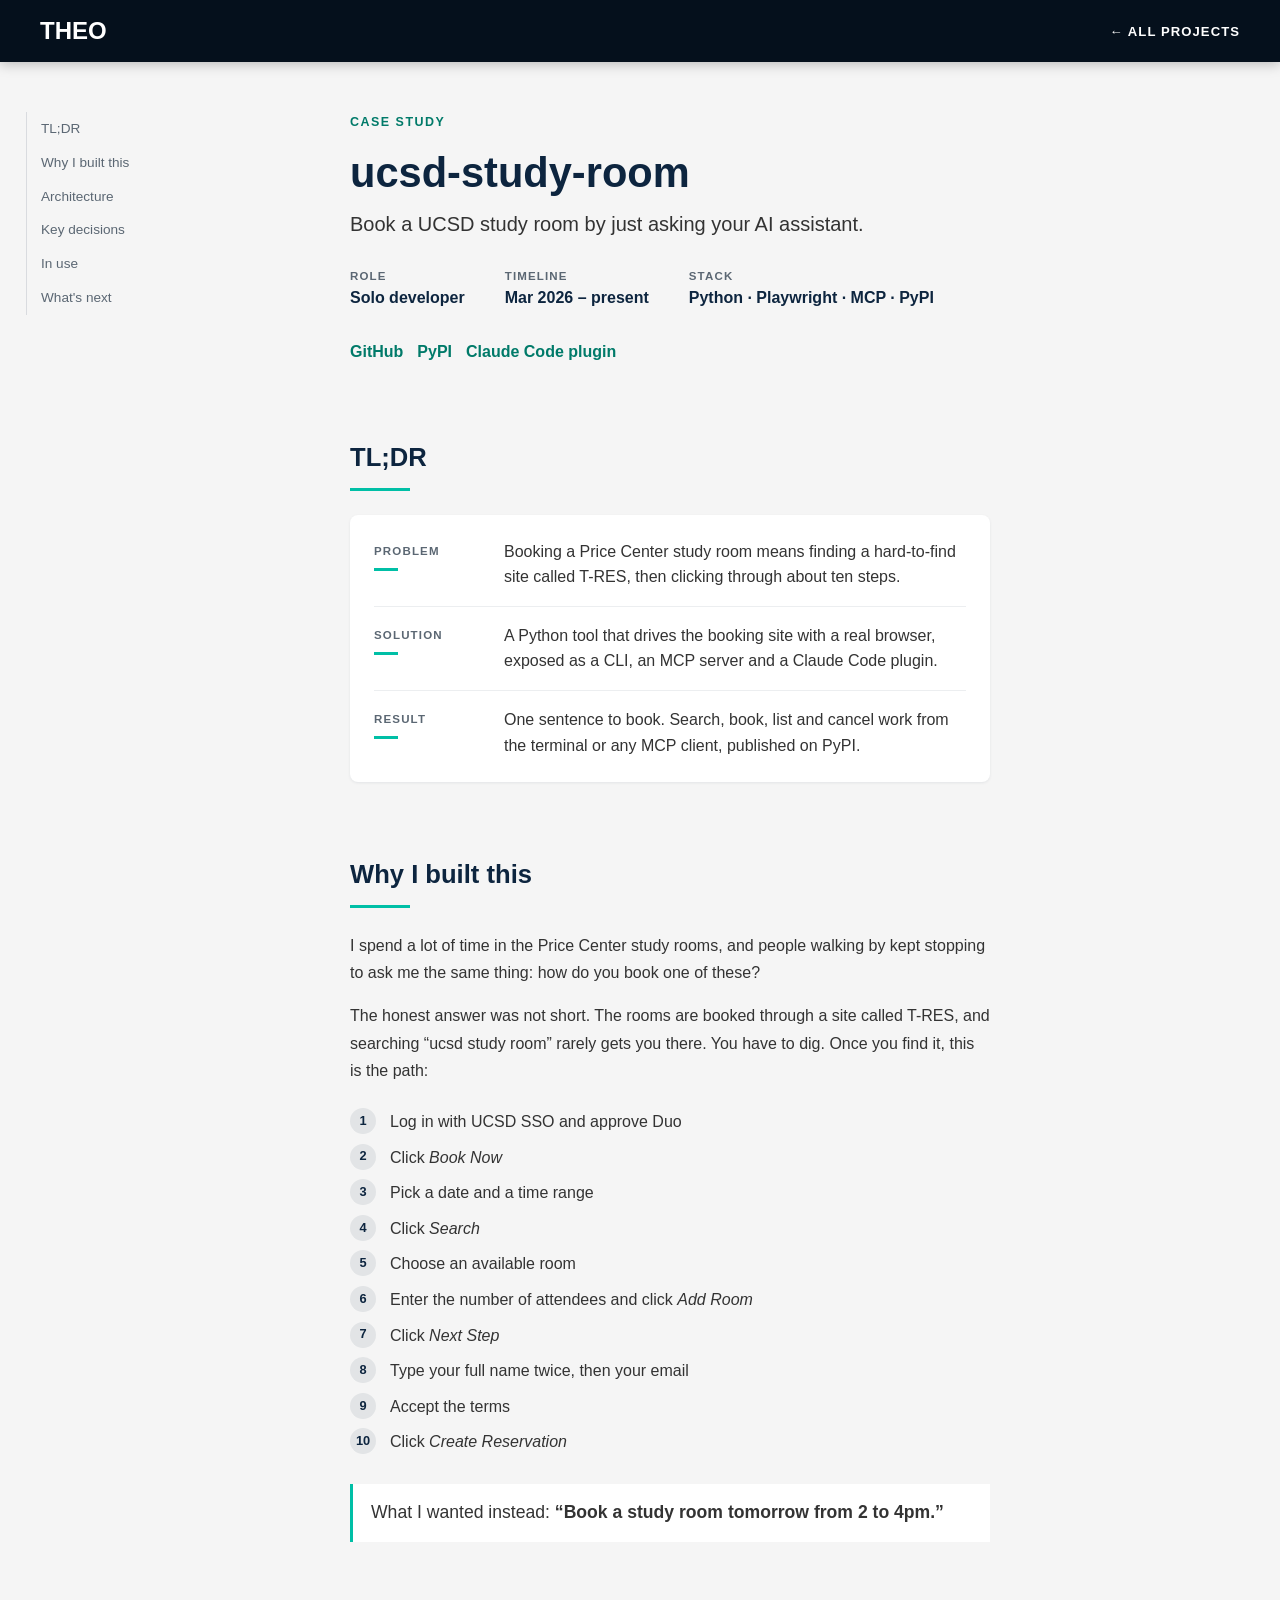
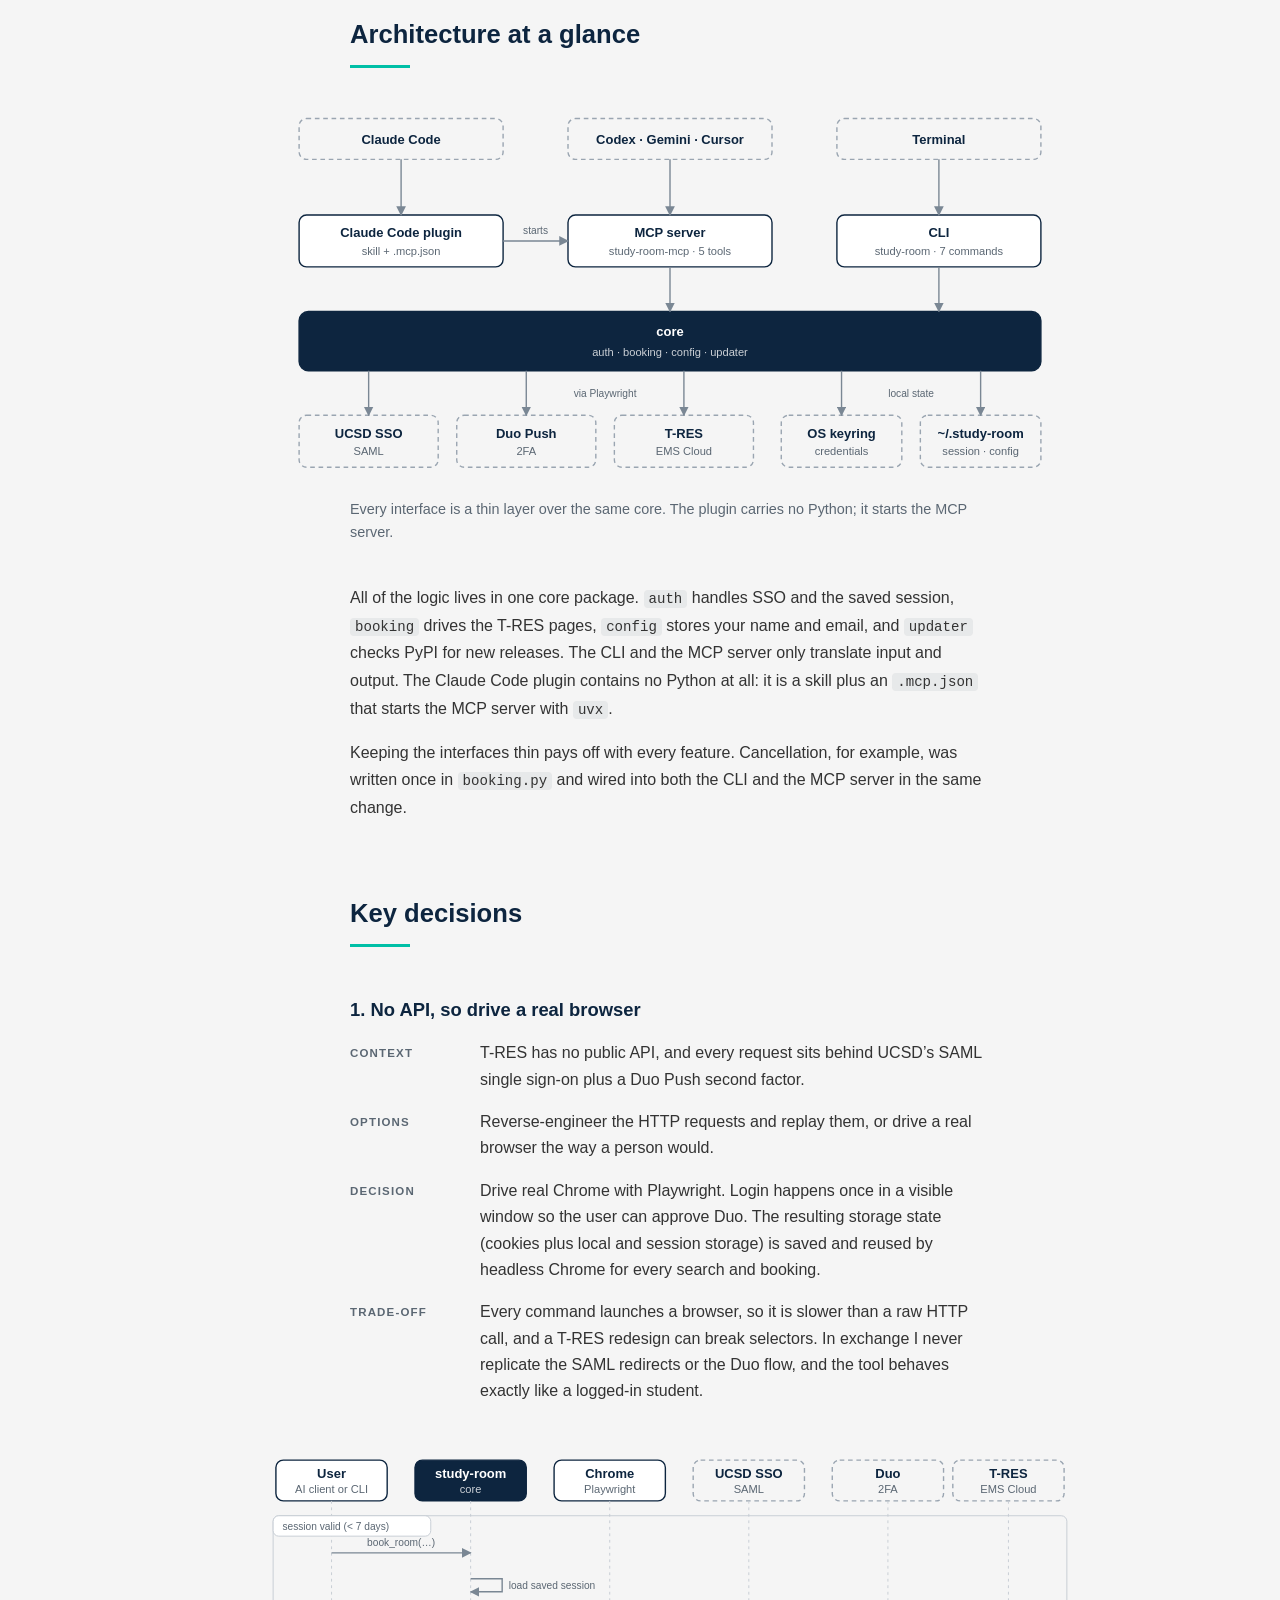
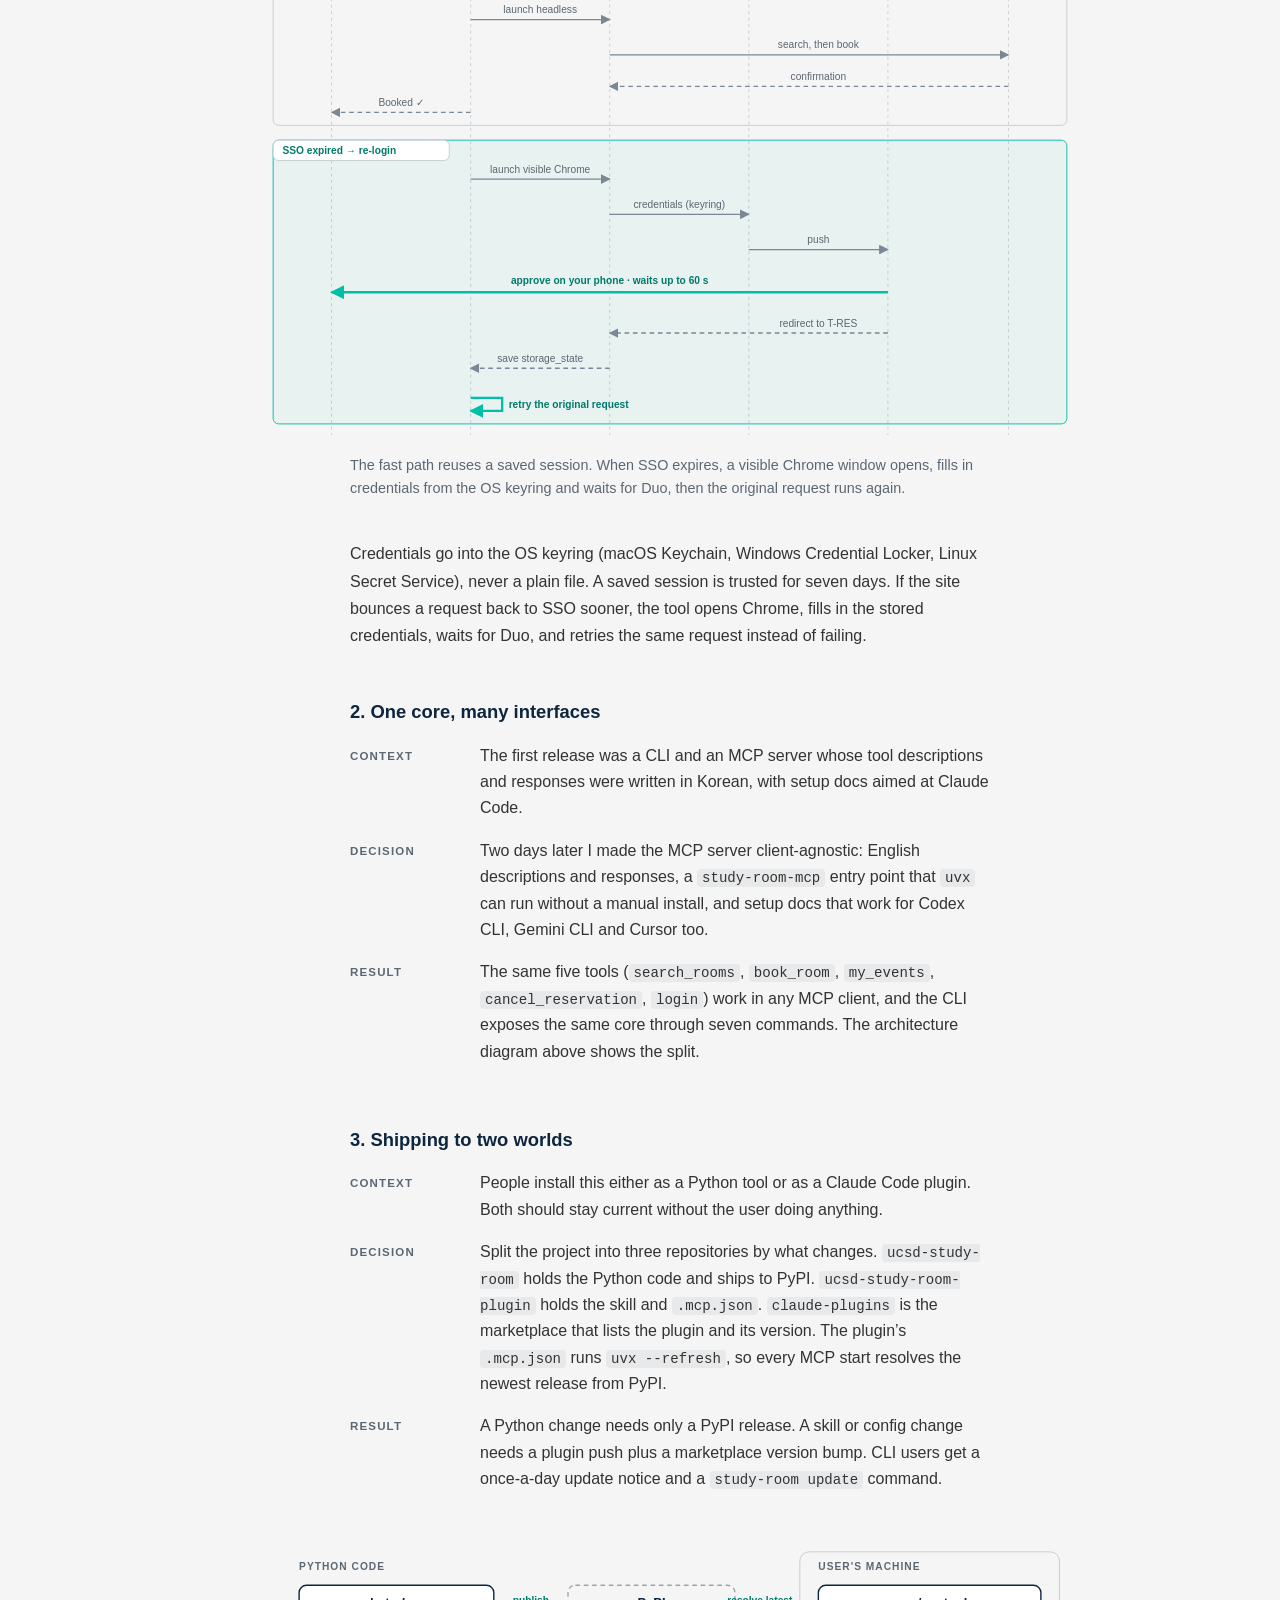
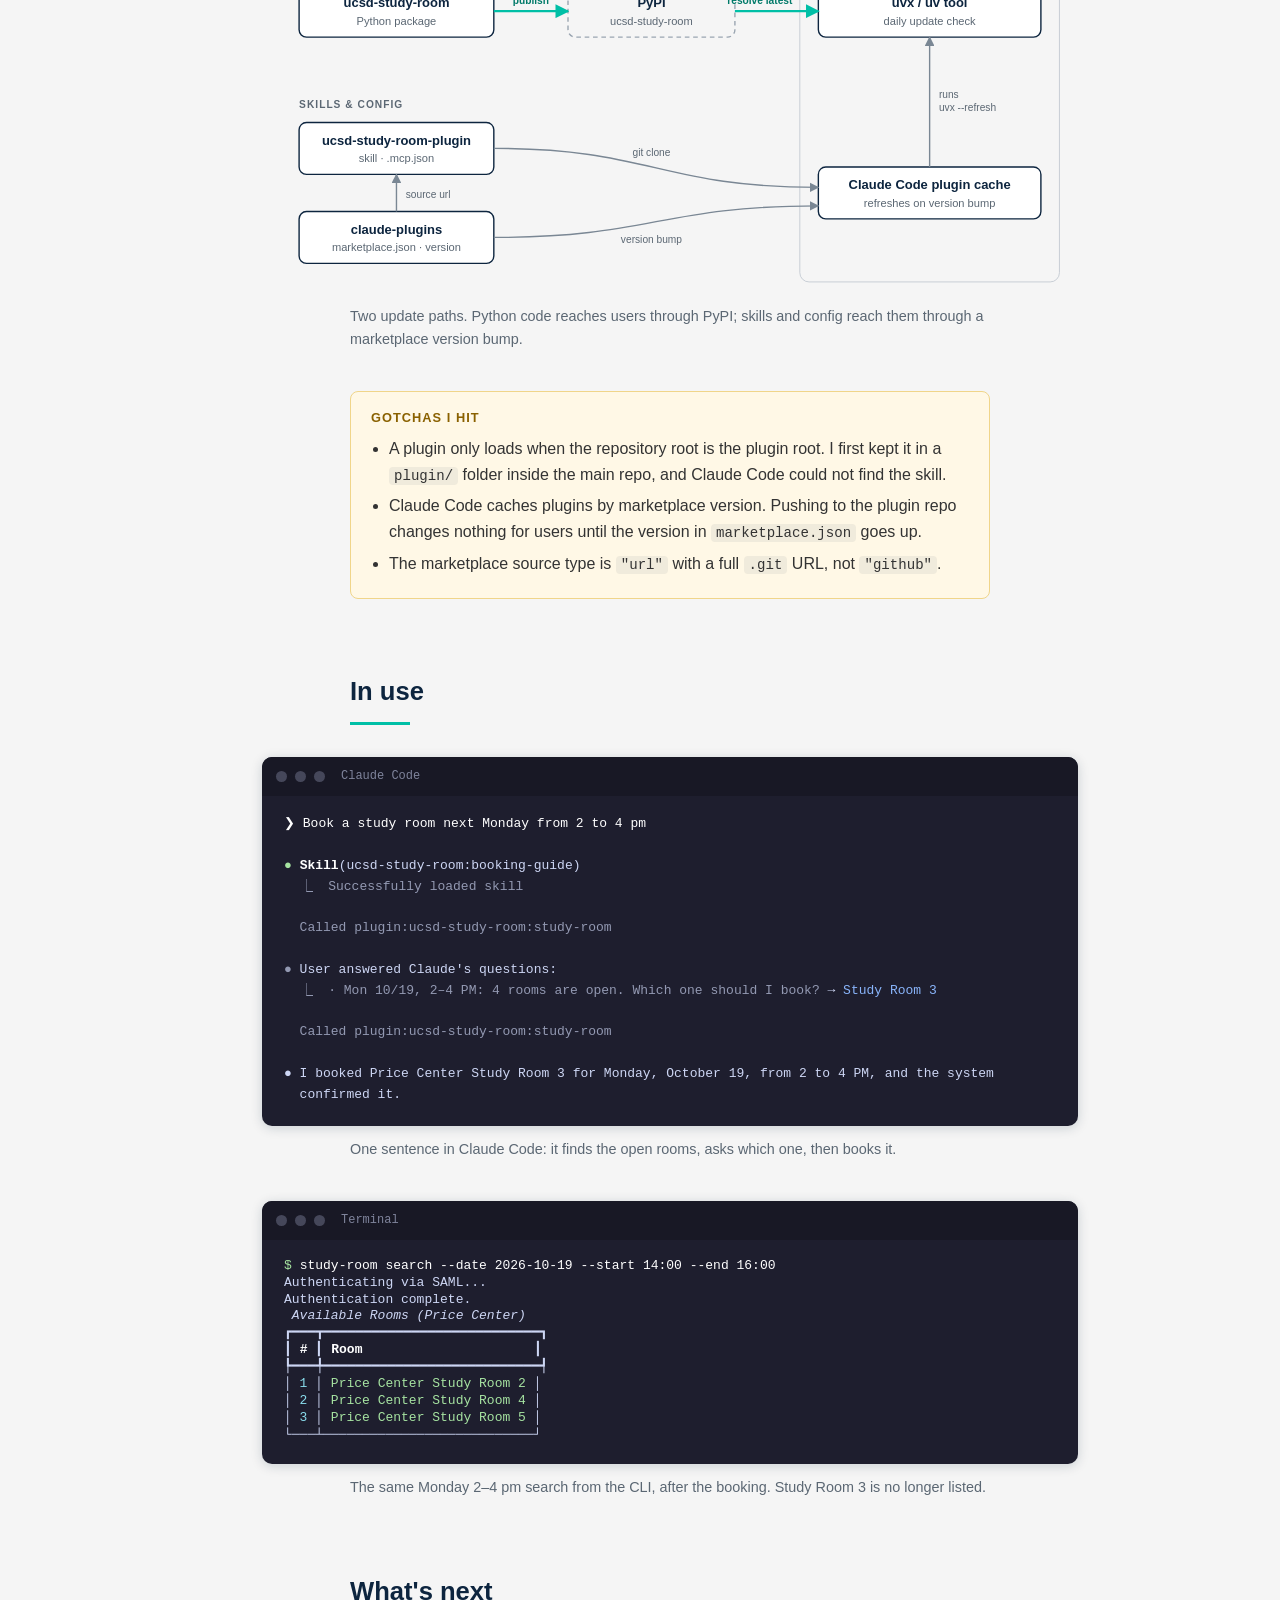
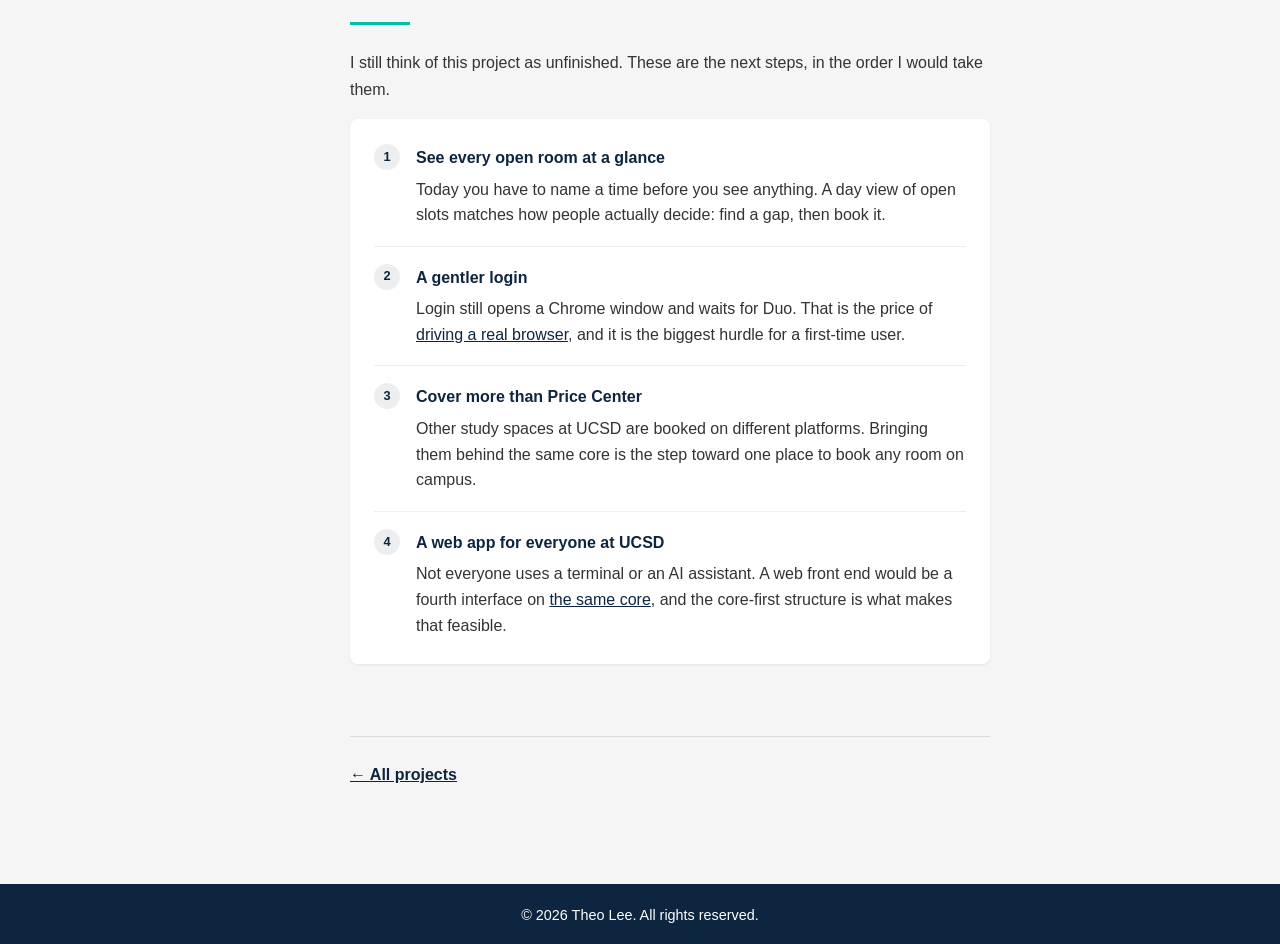
==== projects/ucsd-study-room/index.html @ 07d1db43 "refactor: serve ucsd-study-room case study at /projects/ucsd-study-room/" ====
<!DOCTYPE html>
<html lang="en">
<head>
  <meta charset="UTF-8">
  <meta name="viewport" content="width=device-width, initial-scale=1.0">
  <title>ucsd-study-room · Theo Lee</title>
  <meta name="description" content="Case study: a CLI, MCP server and Claude Code plugin that books UCSD study rooms by driving the booking site with Playwright.">
  <link rel="icon" href="../../assets/favicon.svg" type="image/svg+xml">
  <meta property="og:type" content="article">
  <meta property="og:title" content="ucsd-study-room · Theo Lee">
  <meta property="og:description" content="Book a UCSD study room by just asking your AI assistant.">
  <meta property="og:url" content="https://theolee021.github.io/projects/ucsd-study-room/">
  <meta property="og:image" content="https://theolee021.github.io/assets/images/og-cover.jpg">
  <meta name="twitter:card" content="summary_large_image">
  <link rel="stylesheet" href="../../assets/css/style.css">
  <link rel="stylesheet" href="../../assets/css/case-study.css">
</head>
<body>
  <!-- Same fixed bar as the home page, always in its scrolled (solid) state -->
  <nav class="nav--scrolled" aria-label="Site">
    <a href="../../index.html" class="logo">THEO</a>
    <a href="../../index.html#projects" class="cs-back">&larr; All projects</a>
  </nav>

  <main class="cs-layout">
    <aside class="cs-toc" aria-label="On this page">
      <ol>
        <li><a href="#tldr">TL;DR</a></li>
        <li><a href="#why">Why I built this</a></li>
        <li><a href="#architecture">Architecture</a></li>
        <li><a href="#decisions">Key decisions</a></li>
        <li><a href="#in-use">In use</a></li>
        <li><a href="#next">What's next</a></li>
      </ol>
    </aside>

    <article class="cs-article">
      <!-- A div, not <header>: style.css turns every <header> into the full-height home hero -->
      <div class="cs-hero">
        <p class="cs-eyebrow">Case Study</p>
        <h1>ucsd-study-room</h1>
        <p class="cs-lede">Book a UCSD study room by just asking your AI assistant.</p>
        <dl class="cs-meta">
          <div><dt>Role</dt><dd>Solo developer</dd></div>
          <div><dt>Timeline</dt><dd>Mar 2026 – present</dd></div>
          <div><dt>Stack</dt><dd>Python · Playwright · MCP · PyPI</dd></div>
        </dl>
        <div class="cs-links">
          <a href="https://github.com/TheoLee021/ucsd-study-room" target="_blank" rel="noopener noreferrer">GitHub</a>
          <a href="https://pypi.org/project/ucsd-study-room/" target="_blank" rel="noopener noreferrer">PyPI</a>
          <a href="https://github.com/TheoLee021/ucsd-study-room-plugin" target="_blank" rel="noopener noreferrer">Claude Code plugin</a>
        </div>
      </div>

      <section id="tldr" aria-labelledby="tldr-h">
        <h2 id="tldr-h">TL;DR</h2>
        <dl class="cs-tldr">
          <div>
            <dt>Problem</dt>
            <dd>Booking a Price Center study room means finding a hard-to-find site called <span style="white-space: nowrap">T-RES</span>, then clicking through about ten steps.</dd>
          </div>
          <div>
            <dt>Solution</dt>
            <dd>A Python tool that drives the booking site with a real browser, exposed as a CLI, an MCP server and a Claude Code plugin.</dd>
          </div>
          <div>
            <dt>Result</dt>
            <dd>One sentence to book. Search, book, list and cancel work from the terminal or any MCP client, published on PyPI.</dd>
          </div>
        </dl>
      </section>

      <section id="why" aria-labelledby="why-h">
        <h2 id="why-h">Why I built this</h2>
        <p>I spend a lot of time in the Price Center study rooms, and people walking by kept stopping to ask me the same thing: how do you book one of these?</p>
        <p>The honest answer was not short. The rooms are booked through a site called T-RES, and searching “ucsd study room” rarely gets you there. You have to dig. Once you find it, this is the path:</p>
        <ol class="cs-steps">
          <li>Log in with UCSD SSO and approve Duo</li>
          <li>Click <em>Book Now</em></li>
          <li>Pick a date and a time range</li>
          <li>Click <em>Search</em></li>
          <li>Choose an available room</li>
          <li>Enter the number of attendees and click <em>Add Room</em></li>
          <li>Click <em>Next Step</em></li>
          <li>Type your full name twice, then your email</li>
          <li>Accept the terms</li>
          <li>Click <em>Create Reservation</em></li>
        </ol>
        <p class="cs-callout">What I wanted instead: <strong>“Book a study room tomorrow from 2 to 4pm.”</strong></p>
      </section>

      <section id="architecture" aria-labelledby="architecture-h">
        <h2 id="architecture-h">Architecture at a glance</h2>
        <figure class="cs-figure">
          <div class="cs-figure__scroll">
            <svg viewBox="0 0 880 416" role="img" aria-labelledby="dg1-title dg1-desc">
              <title id="dg1-title">ucsd-study-room architecture</title>
              <desc id="dg1-desc">Claude Code, other MCP clients and the terminal reach the tool through a Claude Code plugin, an MCP server and a CLI. The plugin starts the MCP server. The MCP server and the CLI share one core package, which reaches UCSD SSO, Duo and T-RES through Playwright and keeps credentials in the OS keyring and the session in the study-room home folder.</desc>
              <defs>
                <marker id="dg1-arrow" viewBox="0 0 10 10" refX="9" refY="5" markerWidth="7" markerHeight="7" orient="auto-start-reverse">
                  <path class="dg-arrow" d="M0 0L10 5L0 10z"/>
                </marker>
              </defs>

              <!-- Clients -->
              <rect class="dg-box dg-box--ext" x="40" y="20" width="220" height="44" rx="8"/>
              <text class="dg-title" x="150" y="47" text-anchor="middle">Claude Code</text>
              <rect class="dg-box dg-box--ext" x="330" y="20" width="220" height="44" rx="8"/>
              <text class="dg-title" x="440" y="47" text-anchor="middle">Codex · Gemini · Cursor</text>
              <rect class="dg-box dg-box--ext" x="620" y="20" width="220" height="44" rx="8"/>
              <text class="dg-title" x="730" y="47" text-anchor="middle">Terminal</text>

              <!-- Interfaces -->
              <rect class="dg-box" x="40" y="124" width="220" height="56" rx="8"/>
              <text class="dg-title" x="150" y="148" text-anchor="middle">Claude Code plugin</text>
              <text class="dg-sub" x="150" y="167" text-anchor="middle">skill + .mcp.json</text>
              <rect class="dg-box" x="330" y="124" width="220" height="56" rx="8"/>
              <text class="dg-title" x="440" y="148" text-anchor="middle">MCP server</text>
              <text class="dg-sub" x="440" y="167" text-anchor="middle">study-room-mcp · 5 tools</text>
              <rect class="dg-box" x="620" y="124" width="220" height="56" rx="8"/>
              <text class="dg-title" x="730" y="148" text-anchor="middle">CLI</text>
              <text class="dg-sub" x="730" y="167" text-anchor="middle">study-room · 7 commands</text>

              <!-- Core -->
              <rect class="dg-box dg-box--core" x="40" y="228" width="800" height="64" rx="10"/>
              <text class="dg-title dg-on-dark" x="440" y="255" text-anchor="middle">core</text>
              <text class="dg-sub dg-on-dark" x="440" y="276" text-anchor="middle">auth · booking · config · updater</text>

              <!-- External systems and local state -->
              <rect class="dg-box dg-box--ext" x="40" y="340" width="150" height="56" rx="8"/>
              <text class="dg-title" x="115" y="364" text-anchor="middle">UCSD SSO</text>
              <text class="dg-sub" x="115" y="383" text-anchor="middle">SAML</text>
              <rect class="dg-box dg-box--ext" x="210" y="340" width="150" height="56" rx="8"/>
              <text class="dg-title" x="285" y="364" text-anchor="middle">Duo Push</text>
              <text class="dg-sub" x="285" y="383" text-anchor="middle">2FA</text>
              <rect class="dg-box dg-box--ext" x="380" y="340" width="150" height="56" rx="8"/>
              <text class="dg-title" x="455" y="364" text-anchor="middle">T-RES</text>
              <text class="dg-sub" x="455" y="383" text-anchor="middle">EMS Cloud</text>
              <rect class="dg-box dg-box--ext" x="560" y="340" width="130" height="56" rx="8"/>
              <text class="dg-title" x="625" y="364" text-anchor="middle">OS keyring</text>
              <text class="dg-sub" x="625" y="383" text-anchor="middle">credentials</text>
              <rect class="dg-box dg-box--ext" x="710" y="340" width="130" height="56" rx="8"/>
              <text class="dg-title" x="775" y="364" text-anchor="middle">~/.study-room</text>
              <text class="dg-sub" x="775" y="383" text-anchor="middle">session · config</text>

              <!-- Edges -->
              <path class="dg-edge" d="M150 64V124" marker-end="url(#dg1-arrow)"/>
              <path class="dg-edge" d="M440 64V124" marker-end="url(#dg1-arrow)"/>
              <path class="dg-edge" d="M730 64V124" marker-end="url(#dg1-arrow)"/>
              <path class="dg-edge" d="M260 152H330" marker-end="url(#dg1-arrow)"/>
              <text class="dg-label" x="295" y="144" text-anchor="middle">starts</text>
              <path class="dg-edge" d="M440 180V228" marker-end="url(#dg1-arrow)"/>
              <path class="dg-edge" d="M730 180V228" marker-end="url(#dg1-arrow)"/>
              <path class="dg-edge" d="M115 292V340" marker-end="url(#dg1-arrow)"/>
              <path class="dg-edge" d="M285 292V340" marker-end="url(#dg1-arrow)"/>
              <path class="dg-edge" d="M455 292V340" marker-end="url(#dg1-arrow)"/>
              <text class="dg-label" x="370" y="320" text-anchor="middle">via Playwright</text>
              <path class="dg-edge" d="M625 292V340" marker-end="url(#dg1-arrow)"/>
              <path class="dg-edge" d="M775 292V340" marker-end="url(#dg1-arrow)"/>
              <text class="dg-label" x="700" y="320" text-anchor="middle">local state</text>
            </svg>
          </div>
          <figcaption>Every interface is a thin layer over the same core. The plugin carries no Python; it starts the MCP server.</figcaption>
        </figure>
        <p id="architecture-text">All of the logic lives in one core package. <code>auth</code> handles SSO and the saved session, <code>booking</code> drives the T-RES pages, <code>config</code> stores your name and email, and <code>updater</code> checks PyPI for new releases. The CLI and the MCP server only translate input and output. The Claude Code plugin contains no Python at all: it is a skill plus an <code>.mcp.json</code> that starts the MCP server with <code>uvx</code>.</p>
        <p>Keeping the interfaces thin pays off with every feature. Cancellation, for example, was written once in <code>booking.py</code> and wired into both the CLI and the MCP server in the same change.</p>
      </section>

      <section id="decisions" aria-labelledby="decisions-h">
        <h2 id="decisions-h">Key decisions</h2>

        <h3 id="decision-browser">1. No API, so drive a real browser</h3>
        <dl class="cs-adr">
          <dt>Context</dt>
          <dd>T-RES has no public API, and every request sits behind UCSD’s SAML single sign-on plus a Duo Push second factor.</dd>
          <dt>Options</dt>
          <dd>Reverse-engineer the HTTP requests and replay them, or drive a real browser the way a person would.</dd>
          <dt>Decision</dt>
          <dd>Drive real Chrome with Playwright. Login happens once in a visible window so the user can approve Duo. The resulting storage state (cookies plus local and session storage) is saved and reused by headless Chrome for every search and booking.</dd>
          <dt>Trade-off</dt>
          <dd>Every command launches a browser, so it is slower than a raw HTTP call, and a T-RES redesign can break selectors. In exchange I never replicate the SAML redirects or the Duo flow, and the tool behaves exactly like a logged-in student.</dd>
        </dl>
        <figure class="cs-figure">
          <div class="cs-figure__scroll">
            <svg viewBox="0 0 880 640" role="img" aria-labelledby="dg2-title dg2-desc">
              <title id="dg2-title">Login and booking sequence</title>
              <desc id="dg2-desc">When the saved session is valid, study-room loads it, launches headless Chrome, searches and books on T-RES and returns the confirmation. When SSO has expired, it launches a visible Chrome window, submits the keyring credentials to UCSD SSO, Duo sends a push that the user approves within 60 seconds, Duo redirects back to T-RES, the new storage state is saved and the original request is retried.</desc>
              <defs>
                <marker id="dg2-arrow" viewBox="0 0 10 10" refX="9" refY="5" markerWidth="7" markerHeight="7" orient="auto-start-reverse">
                  <path class="dg-arrow" d="M0 0L10 5L0 10z"/>
                </marker>
                <marker id="dg2-arrow-hl" viewBox="0 0 10 10" refX="9" refY="5" markerWidth="6" markerHeight="6" orient="auto-start-reverse">
                  <path class="dg-arrow--hl" d="M0 0L10 5L0 10z"/>
                </marker>
              </defs>

              <!-- Participants -->
              <rect class="dg-box" x="15" y="12" width="120" height="44" rx="8"/>
              <text class="dg-title" x="75" y="31" text-anchor="middle">User</text>
              <text class="dg-sub" x="75" y="47" text-anchor="middle">AI client or CLI</text>
              <rect class="dg-box dg-box--core" x="165" y="12" width="120" height="44" rx="8"/>
              <text class="dg-title dg-on-dark" x="225" y="31" text-anchor="middle">study-room</text>
              <text class="dg-sub dg-on-dark" x="225" y="47" text-anchor="middle">core</text>
              <rect class="dg-box" x="315" y="12" width="120" height="44" rx="8"/>
              <text class="dg-title" x="375" y="31" text-anchor="middle">Chrome</text>
              <text class="dg-sub" x="375" y="47" text-anchor="middle">Playwright</text>
              <rect class="dg-box dg-box--ext" x="465" y="12" width="120" height="44" rx="8"/>
              <text class="dg-title" x="525" y="31" text-anchor="middle">UCSD SSO</text>
              <text class="dg-sub" x="525" y="47" text-anchor="middle">SAML</text>
              <rect class="dg-box dg-box--ext" x="615" y="12" width="120" height="44" rx="8"/>
              <text class="dg-title" x="675" y="31" text-anchor="middle">Duo</text>
              <text class="dg-sub" x="675" y="47" text-anchor="middle">2FA</text>
              <rect class="dg-box dg-box--ext" x="745" y="12" width="120" height="44" rx="8"/>
              <text class="dg-title" x="805" y="31" text-anchor="middle">T-RES</text>
              <text class="dg-sub" x="805" y="47" text-anchor="middle">EMS Cloud</text>

              <!-- Lifelines -->
              <path class="dg-lifeline" d="M75 56V632"/>
              <path class="dg-lifeline" d="M225 56V632"/>
              <path class="dg-lifeline" d="M375 56V632"/>
              <path class="dg-lifeline" d="M525 56V632"/>
              <path class="dg-lifeline" d="M675 56V632"/>
              <path class="dg-lifeline" d="M805 56V632"/>

              <!-- Fast path -->
              <rect class="dg-frame" x="12" y="72" width="856" height="226" rx="6"/>
              <rect class="dg-tab" x="12" y="72" width="170" height="22" rx="6"/>
              <text class="dg-label" x="22" y="87">session valid (&lt; 7 days)</text>

              <path class="dg-edge" d="M75 112H225" marker-end="url(#dg2-arrow)"/>
              <text class="dg-label" x="150" y="105" text-anchor="middle">book_room(…)</text>
              <path class="dg-edge" d="M225 140h34v14h-34" marker-end="url(#dg2-arrow)"/>
              <text class="dg-label" x="266" y="151">load saved session</text>
              <path class="dg-edge" d="M225 184H375" marker-end="url(#dg2-arrow)"/>
              <text class="dg-label" x="300" y="177" text-anchor="middle">launch headless</text>
              <path class="dg-edge" d="M375 222H805" marker-end="url(#dg2-arrow)"/>
              <text class="dg-label" x="600" y="215" text-anchor="middle">search, then book</text>
              <path class="dg-edge dg-edge--return" d="M805 256H375" marker-end="url(#dg2-arrow)"/>
              <text class="dg-label" x="600" y="249" text-anchor="middle">confirmation</text>
              <path class="dg-edge dg-edge--return" d="M225 284H75" marker-end="url(#dg2-arrow)"/>
              <text class="dg-label" x="150" y="277" text-anchor="middle">Booked ✓</text>

              <!-- Slow path: re-login -->
              <rect class="dg-frame dg-frame--hl" x="12" y="314" width="856" height="306" rx="6"/>
              <rect class="dg-tab" x="12" y="314" width="190" height="22" rx="6"/>
              <text class="dg-label dg-label--hl" x="22" y="329">SSO expired → re-login</text>

              <path class="dg-edge" d="M225 356H375" marker-end="url(#dg2-arrow)"/>
              <text class="dg-label" x="300" y="349" text-anchor="middle">launch visible Chrome</text>
              <path class="dg-edge" d="M375 394H525" marker-end="url(#dg2-arrow)"/>
              <text class="dg-label" x="450" y="387" text-anchor="middle">credentials (keyring)</text>
              <path class="dg-edge" d="M525 432H675" marker-end="url(#dg2-arrow)"/>
              <text class="dg-label" x="600" y="425" text-anchor="middle">push</text>
              <path class="dg-edge dg-edge--hl" d="M675 478H75" marker-end="url(#dg2-arrow-hl)"/>
              <text class="dg-label dg-label--hl" x="375" y="469" text-anchor="middle">approve on your phone · waits up to 60 s</text>
              <path class="dg-edge dg-edge--return" d="M675 522H375" marker-end="url(#dg2-arrow)"/>
              <text class="dg-label" x="600" y="515" text-anchor="middle">redirect to T-RES</text>
              <path class="dg-edge dg-edge--return" d="M375 560H225" marker-end="url(#dg2-arrow)"/>
              <text class="dg-label" x="300" y="553" text-anchor="middle">save storage_state</text>
              <path class="dg-edge dg-edge--hl" d="M225 592h34v14h-34" marker-end="url(#dg2-arrow-hl)"/>
              <text class="dg-label dg-label--hl" x="266" y="603">retry the original request</text>
            </svg>
          </div>
          <figcaption>The fast path reuses a saved session. When SSO expires, a visible Chrome window opens, fills in credentials from the OS keyring and waits for Duo, then the original request runs again.</figcaption>
        </figure>
        <p>Credentials go into the OS keyring (macOS Keychain, Windows Credential Locker, Linux Secret Service), never a plain file. A saved session is trusted for seven days. If the site bounces a request back to SSO sooner, the tool opens Chrome, fills in the stored credentials, waits for Duo, and retries the same request instead of failing.</p>

        <h3 id="decision-core">2. One core, many interfaces</h3>
        <dl class="cs-adr">
          <dt>Context</dt>
          <dd>The first release was a CLI and an MCP server whose tool descriptions and responses were written in Korean, with setup docs aimed at Claude Code.</dd>
          <dt>Decision</dt>
          <dd>Two days later I made the MCP server client-agnostic: English descriptions and responses, a <code>study-room-mcp</code> entry point that <code>uvx</code> can run without a manual install, and setup docs that work for Codex CLI, Gemini CLI and Cursor too.</dd>
          <dt>Result</dt>
          <dd>The same five tools (<code>search_rooms</code>, <code>book_room</code>, <code>my_events</code>, <code>cancel_reservation</code>, <code>login</code>) work in any MCP client, and the CLI exposes the same core through seven commands. The architecture diagram above shows the split.</dd>
        </dl>

        <h3 id="decision-shipping">3. Shipping to two worlds</h3>
        <dl class="cs-adr">
          <dt>Context</dt>
          <dd>People install this either as a Python tool or as a Claude Code plugin. Both should stay current without the user doing anything.</dd>
          <dt>Decision</dt>
          <dd>Split the project into three repositories by what changes. <code>ucsd-study-room</code> holds the Python code and ships to PyPI. <code>ucsd-study-room-plugin</code> holds the skill and <code>.mcp.json</code>. <code>claude-plugins</code> is the marketplace that lists the plugin and its version. The plugin’s <code>.mcp.json</code> runs <code>uvx --refresh</code>, so every MCP start resolves the newest release from PyPI.</dd>
          <dt>Result</dt>
          <dd>A Python change needs only a PyPI release. A skill or config change needs a plugin push plus a marketplace version bump. CLI users get a once-a-day update notice and a <code>study-room update</code> command.</dd>
        </dl>
        <figure class="cs-figure">
          <div class="cs-figure__scroll">
            <svg viewBox="0 0 880 384" role="img" aria-labelledby="dg3-title dg3-desc">
              <title id="dg3-title">How updates reach users</title>
              <desc id="dg3-desc">Python code: the ucsd-study-room repository publishes to PyPI, and uvx on the user's machine resolves the latest release. Skills and config: the claude-plugins marketplace points to the ucsd-study-room-plugin repository; Claude Code clones the plugin into its cache and refreshes it when the marketplace version is bumped. The cached plugin's .mcp.json runs uvx --refresh.</desc>
              <defs>
                <marker id="dg3-arrow" viewBox="0 0 10 10" refX="9" refY="5" markerWidth="7" markerHeight="7" orient="auto-start-reverse">
                  <path class="dg-arrow" d="M0 0L10 5L0 10z"/>
                </marker>
                <marker id="dg3-arrow-hl" viewBox="0 0 10 10" refX="9" refY="5" markerWidth="6" markerHeight="6" orient="auto-start-reverse">
                  <path class="dg-arrow--hl" d="M0 0L10 5L0 10z"/>
                </marker>
              </defs>

              <!-- User's machine -->
              <rect class="dg-frame" x="580" y="16" width="280" height="356" rx="10"/>
              <text class="dg-lane" x="600" y="36">USER'S MACHINE</text>

              <!-- Lane A: Python code -->
              <text class="dg-lane" x="40" y="36">PYTHON CODE</text>
              <rect class="dg-box" x="40" y="52" width="210" height="56" rx="8"/>
              <text class="dg-title" x="145" y="76" text-anchor="middle">ucsd-study-room</text>
              <text class="dg-sub" x="145" y="95" text-anchor="middle">Python package</text>
              <rect class="dg-box dg-box--ext" x="330" y="52" width="180" height="56" rx="8"/>
              <text class="dg-title" x="420" y="76" text-anchor="middle">PyPI</text>
              <text class="dg-sub" x="420" y="95" text-anchor="middle">ucsd-study-room</text>
              <rect class="dg-box" x="600" y="52" width="240" height="56" rx="8"/>
              <text class="dg-title" x="720" y="76" text-anchor="middle">uvx / uv tool</text>
              <text class="dg-sub" x="720" y="95" text-anchor="middle">daily update check</text>
              <path class="dg-edge dg-edge--hl" d="M250 80H330" marker-end="url(#dg3-arrow-hl)"/>
              <text class="dg-label dg-label--hl" x="290" y="72" text-anchor="middle">publish</text>
              <path class="dg-edge dg-edge--hl" d="M510 80H600" marker-end="url(#dg3-arrow-hl)"/>
              <text class="dg-label dg-label--hl" x="572" y="72" text-anchor="end">resolve latest</text>

              <!-- Lane B: skills and config -->
              <text class="dg-lane" x="40" y="184">SKILLS &amp; CONFIG</text>
              <rect class="dg-box" x="40" y="200" width="210" height="56" rx="8"/>
              <text class="dg-title" x="145" y="224" text-anchor="middle">ucsd-study-room-plugin</text>
              <text class="dg-sub" x="145" y="243" text-anchor="middle">skill · .mcp.json</text>
              <rect class="dg-box" x="40" y="296" width="210" height="56" rx="8"/>
              <text class="dg-title" x="145" y="320" text-anchor="middle">claude-plugins</text>
              <text class="dg-sub" x="145" y="339" text-anchor="middle">marketplace.json · version</text>
              <path class="dg-edge" d="M145 296V256" marker-end="url(#dg3-arrow)"/>
              <text class="dg-label" x="155" y="281">source url</text>

              <rect class="dg-box" x="600" y="248" width="240" height="56" rx="8"/>
              <text class="dg-title" x="720" y="272" text-anchor="middle">Claude Code plugin cache</text>
              <text class="dg-sub" x="720" y="291" text-anchor="middle">refreshes on version bump</text>
              <path class="dg-edge" d="M250 228C420 228 430 270 600 270" marker-end="url(#dg3-arrow)"/>
              <text class="dg-label" x="420" y="236" text-anchor="middle">git clone</text>
              <path class="dg-edge" d="M250 324C420 324 430 290 600 290" marker-end="url(#dg3-arrow)"/>
              <text class="dg-label" x="420" y="330" text-anchor="middle">version bump</text>

              <!-- The plugin starts the Python package -->
              <path class="dg-edge" d="M720 248V108" marker-end="url(#dg3-arrow)"/>
              <text class="dg-label" x="730" y="174">runs</text>
              <text class="dg-label" x="730" y="188">uvx --refresh</text>
            </svg>
          </div>
          <figcaption>Two update paths. Python code reaches users through PyPI; skills and config reach them through a marketplace version bump.</figcaption>
        </figure>
        <aside class="cs-gotcha">
          <h4>Gotchas I hit</h4>
          <ul>
            <li>A plugin only loads when the repository root is the plugin root. I first kept it in a <code>plugin/</code> folder inside the main repo, and Claude Code could not find the skill.</li>
            <li>Claude Code caches plugins by marketplace version. Pushing to the plugin repo changes nothing for users until the version in <code>marketplace.json</code> goes up.</li>
            <li>The marketplace source type is <code>"url"</code> with a full <code>.git</code> URL, not <code>"github"</code>.</li>
          </ul>
        </aside>
      </section>

      <section id="in-use" aria-labelledby="in-use-h">
        <h2 id="in-use-h">In use</h2>
        <figure class="cs-figure">
          <div class="cs-term">
            <div class="cs-term__bar" aria-hidden="true"><i></i><i></i><i></i><span>Claude Code</span></div>
            <pre class="cs-term__chat"><span class="t-l0 t-input">❯ Book a study room next Monday from 2 to 4 pm</span><span class="t-l0 t-gap"><span class="t-ok">●</span> <b>Skill</b>(ucsd-study-room:booking-guide)</span><span class="t-l2 t-dim">⎿  Successfully loaded skill</span><span class="t-l1 t-gap t-dim">Called plugin:ucsd-study-room:study-room</span><span class="t-l0 t-gap"><span class="t-dim">●</span> User answered Claude's questions:</span><span class="t-l2"><span class="t-dim">⎿  · Mon 10/19, 2–4 PM: 4 rooms are open. Which one should I book?</span> → <span class="t-accent">Study Room 3</span></span><span class="t-l1 t-gap t-dim">Called plugin:ucsd-study-room:study-room</span><span class="t-l0 t-gap">● I booked Price Center Study Room 3 for Monday, October 19, from 2 to 4 PM, and the system confirmed it.</span></pre>
          </div>
          <figcaption>One sentence in Claude Code: it finds the open rooms, asks which one, then books it.</figcaption>
        </figure>
        <figure class="cs-figure">
          <div class="cs-term">
            <div class="cs-term__bar" aria-hidden="true"><i></i><i></i><i></i><span>Terminal</span></div>
            <pre class="cs-term__table"><span class="t-ok">$</span> <span class="t-input">study-room search --date 2026-10-19 --start 14:00 --end 16:00</span>
Authenticating via SAML...
Authentication complete.
<i> Available Rooms (Price Center)</i>
┏━━━┳━━━━━━━━━━━━━━━━━━━━━━━━━━━┓
┃ <b>#</b> ┃ <b>Room</b>                      ┃
┡━━━╇━━━━━━━━━━━━━━━━━━━━━━━━━━━┩
│ <span class="t-cyan">1</span> │ <span class="t-ok">Price Center Study Room 2</span> │
│ <span class="t-cyan">2</span> │ <span class="t-ok">Price Center Study Room 4</span> │
│ <span class="t-cyan">3</span> │ <span class="t-ok">Price Center Study Room 5</span> │
└───┴───────────────────────────┘</pre>
          </div>
          <figcaption>The same Monday 2–4 pm search from the CLI, after the booking. Study Room 3 is no longer listed.</figcaption>
        </figure>
      </section>

      <section id="next" aria-labelledby="next-h">
        <h2 id="next-h">What's next</h2>
        <p>I still think of this project as unfinished. These are the next steps, in the order I would take them.</p>
        <ol class="cs-next">
          <li>
            <h3>See every open room at a glance</h3>
            <p>Today you have to name a time before you see anything. A day view of open slots matches how people actually decide: find a gap, then book it.</p>
          </li>
          <li>
            <h3>A gentler login</h3>
            <p>Login still opens a Chrome window and waits for Duo. That is the price of <a href="#decision-browser">driving a real browser</a>, and it is the biggest hurdle for a first-time user.</p>
          </li>
          <li>
            <h3>Cover more than Price Center</h3>
            <p>Other study spaces at UCSD are booked on different platforms. Bringing them behind the same core is the step toward one place to book any room on campus.</p>
          </li>
          <li>
            <h3>A web app for everyone at UCSD</h3>
            <p>Not everyone uses a terminal or an AI assistant. A web front end would be a fourth interface on <a href="#decision-core">the same core</a>, and the core-first structure is what makes that feasible.</p>
          </li>
        </ol>
      </section>

      <p class="cs-end"><a href="../../index.html#projects">&larr; All projects</a></p>
    </article>
  </main>

  <footer>
    <p>&copy; 2026 Theo Lee. All rights reserved.</p>
  </footer>

  <script>
    // Wide diagrams scroll sideways on narrow screens. Touch and trackpads
    // already do that; this lets a mouse drag them too.
    document.querySelectorAll('.cs-figure__scroll').forEach((box) => {
      const sync = () => box.classList.toggle('is-scrollable', box.scrollWidth > box.clientWidth);
      sync();
      window.addEventListener('resize', sync);

      let drag = null; // { id, startX, startLeft }
      box.addEventListener('pointerdown', (e) => {
        if (e.pointerType !== 'mouse' || e.button !== 0 || !box.classList.contains('is-scrollable')) return;
        drag = { id: e.pointerId, startX: e.clientX, startLeft: box.scrollLeft };
        box.setPointerCapture(e.pointerId);
        box.classList.add('is-dragging');
      });
      box.addEventListener('pointermove', (e) => {
        if (!drag || e.pointerId !== drag.id) return;
        box.scrollLeft = drag.startLeft - (e.clientX - drag.startX);
      });
      const end = (e) => {
        if (!drag || e.pointerId !== drag.id) return;
        drag = null;
        box.classList.remove('is-dragging');
      };
      box.addEventListener('pointerup', end);
      box.addEventListener('pointercancel', end);
    });
  </script>
</body>
</html>
---- assets/css/style.css ----
/*
 * Main stylesheet for the portfolio website.
 * The goal is to keep the design simple and clean while adding a touch of
 * creativity through colors, subtle animations and a modern layout. Feel free
 * to tweak the colors or spacing to suit your own personal style.
 */

/* Define a few CSS variables to make color adjustments easy */
:root {
  --font-primary: 'Arial', sans-serif;
  --primary-color: #0d253f; /* Dark blue used for footer and text accents */
  --secondary-color: #00bfa6; /* Teal accent used for highlights and buttons */
  --light-color: #f5f5f5; /* Light background for sections */
  --dark-text: #333333; /* Primary text color */
  --hero-color: #05101C; /* Hero background after its dark overlay; used by the nav and menu */
}

/* Reset some default styles */
* {
  margin: 0;
  padding: 0;
  box-sizing: border-box;
}

body {
  font-family: var(--font-primary);
  color: var(--dark-text);
  background-color: var(--light-color);
  line-height: 1.6;
}

/* -------------------------------------------------- */
/* Header (hero) styles */
/* -------------------------------------------------- */

header {
  background: var(--primary-color);
  background-size: cover;
  background-position: center;
  position: relative;
  color: #ffffff;
  height: 100vh;
  display: flex;
  flex-direction: column;
}

/* Dark overlay on the hero to increase text contrast */
header::before {
  content: '';
  position: absolute;
  top: 0;
  left: 0;
  width: 100%;
  height: 100%;
  background: rgba(0, 0, 0, 0.55);
  z-index: 0;
}

/* Navigation bar: fixed so it follows the reader down the page */
nav {
  display: flex;
  justify-content: space-between;
  align-items: center;
  padding: 20px 40px;
  position: fixed;
  top: 0;
  left: 0;
  right: 0;
  z-index: 100;
  gap: 30px; /* Minimum gap between logo and nav-links */
  background: transparent;
  transition: background 0.3s, box-shadow 0.3s, padding 0.3s;
}

/* Added by script once the page is scrolled past the hero top */
nav.nav--scrolled {
  background: var(--hero-color);
  box-shadow: 0 2px 12px rgba(0, 0, 0, 0.25);
  padding: 12px 40px;
}

nav .logo {
  font-size: 1.5rem;
  font-weight: bold;
  color: #ffffff;
  text-decoration: none;
  transition: color 0.3s;
}

nav .logo:hover,
nav .logo:focus-visible {
  color: var(--secondary-color);
}

nav .nav-links {
  list-style: none;
  display: flex;
  gap: 24px;
}

/* Social icons live in the mobile menu panel only */
.nav-social {
  display: none;
}

/* Hamburger button: only shown on narrow screens */
.nav-toggle {
  display: none;
  flex-direction: column;
  justify-content: center;
  gap: 5px;
  width: 44px;
  height: 44px;
  padding: 10px;
  background: none;
  border: 0;
  cursor: pointer;
}

.nav-toggle__bar {
  display: block;
  width: 100%;
  height: 2px;
  background: #ffffff;
  border-radius: 2px;
  transition: transform 0.3s, opacity 0.2s;
}

.nav-toggle[aria-expanded="true"] .nav-toggle__bar:nth-child(1) {
  transform: translateY(7px) rotate(45deg);
}

.nav-toggle[aria-expanded="true"] .nav-toggle__bar:nth-child(2) {
  opacity: 0;
}

.nav-toggle[aria-expanded="true"] .nav-toggle__bar:nth-child(3) {
  transform: translateY(-7px) rotate(-45deg);
}

.nav-toggle:focus-visible {
  outline: 2px solid var(--secondary-color);
  outline-offset: 2px;
}

nav .nav-links a {
  color: #ffffff;
  text-decoration: none;
  font-size: 1.1rem;
  font-weight: 500;
  position: relative;
  transition: color 0.3s;
}

nav .nav-links a::after {
  content: '';
  position: absolute;
  left: 0;
  bottom: -4px;
  width: 0;
  height: 2px;
  background: var(--secondary-color);
  transition: width 0.3s;
}

nav .nav-links a:hover {
  color: var(--secondary-color);
}

nav .nav-links a:hover::after {
  width: 100%;
}

/* Hero content */
.hero-content {
  flex: 1;
  display: flex;
  flex-direction: column;
  justify-content: center;
  align-items: center;
  text-align: center;
  z-index: 1;
  padding: 0 20px;
}

.hero-content h1 {
  font-size: 2.6rem;
  margin-bottom: 0.5rem;
  font-weight: bold;
}

.hero-content h1 span {
  color: var(--secondary-color);
}

/* Typing effect */
.typing-effect {
  display: inline-block;
  overflow: hidden;
  white-space: nowrap;
  border-right: 2px solid var(--secondary-color);
  animation: blink-caret 1s step-end infinite;
  line-height: 1;
  vertical-align: text-bottom;
  text-align: left;
  padding: 0;
  margin: 0;
  box-sizing: border-box;
  height: 1em;
  min-width: 2px;
}

.typing-effect.typing {
  animation: typing 2s steps(20, end), blink-caret 1s step-end infinite;
  animation-fill-mode: forwards;
}

.typing-effect.erasing {
  animation: erasing 1s steps(20, end), blink-caret 1s step-end infinite;
  animation-fill-mode: forwards;
}

@keyframes typing {
  from {
    width: 0;
  }
  to {
    width: calc(20ch + 2px);
  }
}

@keyframes erasing {
  from {
    width: calc(20ch + 2px);
  }
  to {
    width: 0;
  }
}

@keyframes blink-caret {
  from, to {
    border-color: transparent;
  }
  50% {
    border-color: var(--secondary-color);
  }
}

.hero-content p {
  font-size: 1.2rem;
  margin-bottom: 1.5rem;
  max-width: 800px;
}

.cta-button {
  padding: 12px 28px;
  border: 2px solid var(--secondary-color);
  color: var(--secondary-color);
  text-decoration: none;
  border-radius: 4px;
  font-weight: 600;
  transition: background-color 0.3s, color 0.3s;
}

.cta-button:hover {
  background-color: var(--secondary-color);
  color: var(--primary-color);
}

/* -------------------------------------------------- */
/* Section styles */
/* -------------------------------------------------- */

section {
  padding: 60px 20px;
  max-width: 1100px;
  margin: 0 auto;
  scroll-margin-top: 64px; /* matches the scrolled nav height so no gap shows */
}

section h2 {
  font-size: 2rem;
  margin-bottom: 20px;
  text-align: center;
  position: relative;
}

section h2::after {
  content: '';
  display: block;
  width: 60px;
  height: 3px;
  background: var(--secondary-color);
  margin: 10px auto 0;
}

.about-section p {
  max-width: 800px;
  margin: 0 auto;
  font-size: 1.1rem;
  line-height: 1.7;
}

/* -------------------------------------------------- */
/* Experience section */
/* -------------------------------------------------- */

.experience-list {
  max-width: 800px;
  margin: 40px auto 0;
  display: flex;
  flex-direction: column;
  gap: 32px;
}

.experience-item {
  background: #ffffff;
  border-radius: 8px;
  padding: 24px;
  box-shadow: 0 4px 10px rgba(0, 0, 0, 0.08);
}

.experience-head {
  display: flex;
  flex-wrap: wrap;
  justify-content: space-between;
  align-items: baseline;
  gap: 8px;
}

.experience-head h3 {
  font-size: 1.2rem;
  color: var(--primary-color);
}

.experience-date {
  font-size: 0.9rem;
  color: #666666;
}

.experience-org {
  font-size: 0.95rem;
  color: #666666;
  margin-top: 4px;
}

.experience-org a {
  color: var(--secondary-color);
  font-weight: 600;
  text-decoration: none;
  transition: color 0.3s;
}

.experience-org a:hover,
.experience-org a:focus-visible {
  color: var(--primary-color);
  text-decoration: underline;
}

.experience-item ul {
  margin: 14px 0 0 18px;
}

.experience-item li {
  font-size: 0.95rem;
  line-height: 1.6;
  margin-bottom: 8px;
}

.experience-item li:last-child {
  margin-bottom: 0;
}

/* -------------------------------------------------- */
/* Research section */
/* -------------------------------------------------- */

.research-item {
  max-width: 900px;
  margin: 40px auto 0;
  background: #ffffff;
  border-radius: 8px;
  padding: 24px;
  box-shadow: 0 4px 10px rgba(0, 0, 0, 0.08);
}

/* Contain the floated poster so the card wraps it */
.research-item::after {
  content: '';
  display: block;
  clear: both;
}

/* The poster links to the PDF and the write-up wraps around it */
.research-poster {
  display: block;
  float: left;
  width: 320px;
  max-width: 100%;
  margin: 0 24px 16px 0;
  border: 1px solid #e2e2e2;
  border-radius: 6px;
  overflow: hidden;
  transition: transform 0.3s ease;
}

.research-poster:hover {
  transform: translateY(-3px);
}

.research-poster:focus-visible {
  outline: 2px solid var(--secondary-color);
  outline-offset: 3px;
}

.research-poster img {
  display: block;
  width: 100%;
  height: auto;
}

.research-head {
  display: flex;
  flex-wrap: wrap;
  justify-content: space-between;
  align-items: baseline;
  gap: 8px;
}

.research-head h3 {
  font-size: 1.2rem;
  color: var(--primary-color);
}

.research-date {
  font-size: 0.9rem;
  color: #666666;
}

.research-org {
  font-size: 0.95rem;
  color: #666666;
  margin-top: 4px;
}

.research-body > p:not(.research-org) {
  font-size: 0.95rem;
  line-height: 1.6;
  margin-top: 14px;
}

.research-body ul {
  margin: 14px 0 0 18px;
}

.research-body li {
  font-size: 0.95rem;
  line-height: 1.6;
  margin-bottom: 8px;
}

.research-body li:last-child {
  margin-bottom: 0;
}

.research-body .project-links {
  margin: 16px 0 0;
}

/* .project-link is only coloured inside .project-card, so restate it here */
.research-body .project-link {
  color: var(--secondary-color);
  text-decoration: none;
  font-weight: 600;
  transition: color 0.3s;
}

.research-body .project-link:hover,
.research-body .project-link:focus-visible {
  color: var(--primary-color);
}

/* -------------------------------------------------- */
/* Projects section */
/* -------------------------------------------------- */

/* Title tabs above the carousel: click to jump to that project.
   Styled like the nav links, a row of labels on one rule. */
.project-tabs {
  display: flex;
  flex-wrap: wrap;
  justify-content: center;
  gap: 4px 28px;
  margin-top: 30px;
  border-bottom: 1px solid rgba(13, 37, 63, 0.12);
}

.project-tab {
  font: inherit;
  font-size: 0.82rem;
  font-weight: 600;
  letter-spacing: 0.08em;
  text-transform: uppercase;
  color: #7a8794;
  background: none;
  border: 0;
  padding: 10px 0;
  margin-bottom: -1px;
  position: relative;
  cursor: pointer;
  transition: color 0.3s;
}

.project-tab::after {
  content: '';
  position: absolute;
  left: 0;
  bottom: 0;
  width: 0;
  height: 2px;
  background: var(--secondary-color);
  transition: width 0.3s;
}

.project-tab:hover {
  color: var(--primary-color);
}

.project-tab:focus-visible {
  outline: 2px solid var(--secondary-color);
  outline-offset: 2px;
}

.project-tab[aria-current='true'] {
  color: var(--primary-color);
}

.project-tab[aria-current='true']::after {
  width: 100%;
}

.projects-scroller {
  display: flex;
  gap: 30px;
  margin-top: 20px;
  overflow-x: auto;
  overflow-y: hidden;
  padding: 4px 4px 10px;
  /* The cards move on their own, so the scrollbar is visual noise.
     Scrolling by wheel, drag and keyboard still works. */
  scrollbar-width: none;
  -ms-overflow-style: none;
}

@media (pointer: fine) {
  .projects-scroller {
    cursor: grab;
  }
}

.projects-scroller.is-dragging {
  cursor: grabbing;
  user-select: none;
}

.projects-scroller.is-dragging .project-card {
  pointer-events: none;
}

.projects-scroller::-webkit-scrollbar {
  display: none;
}

.projects-scroller:focus-visible {
  outline: 3px solid var(--secondary-color);
  outline-offset: 4px;
}

.projects-scroller .project-card {
  flex: 0 0 clamp(280px, calc((100% - 30px) / 2), 515px);
}

/* The auto-scroll is decorative motion, so honour the reduced-motion setting */
@media (prefers-reduced-motion: reduce) {
  .project-card {
    transition: none;
  }
}

.project-card {
  background: #ffffff;
  border: 1px solid rgba(13, 37, 63, 0.1);
  border-radius: 4px;
  overflow: hidden;
  box-shadow: 0 2px 6px rgba(0, 0, 0, 0.04);
  display: flex;
  flex-direction: column;
  transition: box-shadow 0.3s;
}

.project-card:hover {
  box-shadow: 0 6px 18px rgba(0, 0, 0, 0.08);
}

.project-card img {
  width: 100%;
  height: 180px;
  object-fit: cover;
  border-bottom: 1px solid rgba(13, 37, 63, 0.1);
}

.project-card h3 {
  font-size: 1.3rem;
  margin: 20px 20px 10px;
  color: var(--primary-color);
}

.project-card p {
  margin: 0 20px 20px;
  color: var(--dark-text);
  flex: 1;
  font-size: 0.95rem;
  line-height: 1.5;
}

.project-card .project-link {
  margin: 0 16px 16px;
  color: var(--secondary-color);
  text-decoration: none;
  font-weight: 600;
  align-self: flex-start;
  transition: color 0.3s;
}

.project-card .project-link:hover {
  color: var(--primary-color);
}

.project-links {
  display: flex;
  flex-wrap: wrap;
  gap: 14px;
  margin: 0 16px 16px;
}

.project-links .project-link {
  margin: 0;
}

/* Line the links up with the card's text padding */
.project-card .project-links {
  margin: 0 20px 20px;
}

/* -------------------------------------------------- */
/* Tech stack styles */
/* -------------------------------------------------- */

.tech-grid {
  display: flex;
  flex-wrap: wrap;
  justify-content: center;
  gap: 30px;
  margin-top: 40px;
}

.tech-item {
  display: flex;
  flex-direction: column;
  align-items: center;
  width: 100px;
  text-align: center;
}

.tech-item svg,
.tech-item img {
  display: block;
  width: 48px;
  height: 48px;
  margin-bottom: 8px;
  object-fit: contain;
}

.tech-item span {
  font-size: 0.9rem;
  margin-top: 4px;
}

/* Individual icon colors (Java and LangChain carry their own brand colors) */
.python-icon svg path { fill: #3776AB; }
.javascript-icon svg path { fill: #F7DF1E; }
.cplusplus-icon svg path { fill: #00599C; }
.html5-icon svg path { fill: #E34F26; }
.c-icon svg path { fill: #A8B9CC; }
.django-icon svg path { fill: #092E20; }
.react-icon svg path { fill: #61DAFB; }
.flask-icon svg path { fill: #000000; }
.tailwind-icon svg path { fill: #06B6D4; }
.postgresql-icon svg path { fill: #4169E1; }
.cloudflare-icon svg path { fill: #F38020; }
.docker-icon svg path { fill: #2496ED; }
.githubactions-icon svg path { fill: #2088FF; }
.azure-icon svg path { fill: #0078D4; }
.workers-icon svg path { fill: #F38020; }
.pytest-icon svg path { fill: #0A9EDC; }
.vitest-icon svg path { fill: #6E9F18; }
.playwright-icon svg path { fill: #2EAD33; }

/* Text chips for items without a brand icon */
.tech-item--text .tech-chip {
  width: 48px;
  height: 48px;
  margin-top: 0;
  margin-bottom: 8px;
  display: flex;
  align-items: center;
  justify-content: center;
  border: 2px solid var(--primary-color);
  border-radius: 8px;
  font-size: 0.8rem;
  font-weight: 700;
  color: var(--primary-color);
}

/* -------------------------------------------------- */
/* Resume section */
/* -------------------------------------------------- */

.resume-section {
  text-align: center;
}

.resume-section p {
  text-align: center;
  margin-bottom: 20px;
  font-size: 1rem;
}

.resume-link {
  display: inline-block;
  padding: 10px 24px;
  border: 2px solid var(--secondary-color);
  border-radius: 4px;
  color: var(--secondary-color);
  text-decoration: none;
  font-weight: 600;
  transition: background 0.3s, color 0.3s;
}

.resume-link:hover {
  background: var(--secondary-color);
  color: var(--primary-color);
}

/* -------------------------------------------------- */
/* Contact links (inside the hero) */
/* -------------------------------------------------- */

.social-links {
  display: flex;
  justify-content: center;
  gap: 40px;
  margin-top: 20px;
}

.social-links a svg {
  width: 40px;
  height: 40px;
  fill: var(--secondary-color);
  transition: fill 0.3s;
}

.social-links a:hover svg,
.social-links a:focus-visible svg {
  fill: #ffffff;
}

/* Gmail icon specific styling */
/* -------------------------------------------------- */
/* Footer styles */
/* -------------------------------------------------- */

footer {
  text-align: center;
  padding: 20px 0;
  background: var(--primary-color);
  color: #ffffff;
  font-size: 0.9rem;
}

/* -------------------------------------------------- */
/* Responsive tweaks */
/* -------------------------------------------------- */

@media (max-width: 768px) {
  .hero-content h1 {
    font-size: 2rem;
  }
  .hero-content p {
    font-size: 1rem;
  }
  .cta-button {
    padding: 10px 20px;
  }
  section {
    padding: 50px 16px;
  }

  /* Stack the poster above the write-up on narrow screens */
  .research-item {
    padding: 20px;
  }

  .research-poster {
    float: none;
    width: 100%;
    margin: 0 0 16px;
  }

  /* Collapse the links into a hamburger menu */
  .nav-toggle {
    display: flex;
  }

  /* Full-screen menu panel */
  nav .nav-links {
    position: fixed;
    top: 0;
    left: 0;
    width: 100%;
    height: 100vh;
    height: 100dvh;
    flex-direction: column;
    justify-content: center;
    align-items: flex-end;
    gap: 8px;
    padding: 0 40px;
    background: var(--hero-color);
    opacity: 0;
    visibility: hidden;
    transition: opacity 0.3s ease, visibility 0.3s;
  }

  nav .nav-links.is-open {
    opacity: 1;
    visibility: visible;
  }

  nav .nav-links li {
    width: 100%;
    text-align: right;
  }

  nav .nav-links a {
    display: block;
    padding: 14px 0;
    font-size: 1.5rem;
    font-weight: bold;
  }

  /* The underline hover effect does not suit full-width rows */
  nav .nav-links a::after {
    display: none;
  }

  .nav-social {
    display: block;
    margin-top: 28px;
  }

  .nav-social .social-links {
    justify-content: flex-end;
    gap: 28px;
    margin-top: 0;
  }

  .nav-social .social-links a svg {
    width: 32px;
    height: 32px;
  }

  /* Keep the button above the panel so it can close it */
  .nav-toggle {
    position: relative;
    z-index: 2;
  }

  nav .logo {
    position: relative;
    z-index: 2;
  }
}

/* Responsive font sizes for screens 580px and below */
@media (max-width: 590px) {
  nav {
    gap: 15px;
    padding: 15px 20px;
  }

  nav.nav--scrolled {
    padding: 10px 20px;
  }

  /* Keep the project tabs to fewer rows on a narrow screen */
  .project-tabs {
    gap: 0 18px;
  }

  .project-tab {
    font-size: 0.74rem;
    padding: 8px 0;
  }

  /* Allow typing effect to wrap on mobile */
  .typing-effect {
    white-space: normal;
    word-wrap: break-word;
    overflow-wrap: break-word;
    display: inline;
    height: auto;
  }
}
---- assets/css/case-study.css ----
/*
 * Case-study pages (projects/<name>/index.html). Loaded after style.css and reuses its
 * variables. Everything is scoped to .cs-* and .dg-* classes so the home page
 * is unaffected.
 */

/* -------------------------------------------------- */
/* Top bar (reuses the home nav in its scrolled state) */
/* -------------------------------------------------- */

nav .cs-back {
  color: #ffffff;
  text-decoration: none;
  font-size: 0.82rem;
  font-weight: 600;
  letter-spacing: 0.08em;
  text-transform: uppercase;
  transition: color 0.3s;
}

nav .cs-back:hover,
nav .cs-back:focus-visible {
  color: var(--secondary-color);
}

/* -------------------------------------------------- */
/* Layout: sticky table of contents + article column   */
/* -------------------------------------------------- */

.cs-layout {
  max-width: 1100px;
  margin: 0 auto;
  padding: 112px 16px 80px;
}

.cs-toc {
  display: none;
}

@media (min-width: 1024px) {
  .cs-layout {
    display: grid;
    grid-template-columns: 180px minmax(0, 1fr);
    gap: 56px;
    padding-left: 24px;
    padding-right: 24px;
    /* The text column is centred inside an 816px article, 88px in from each
       side. Shift the whole layout left by that much, so the text starts where
       the article does and the page reads as centred; on narrower windows the
       shift shrinks to zero instead of pushing the TOC off screen. */
    margin-left: max(0px, calc((100% - 1100px) / 2 - 88px));
    margin-right: auto;
  }

  .cs-toc {
    display: block;
    position: sticky;
    top: 96px;
    align-self: start;
  }
}

.cs-toc ol {
  list-style: none;
  border-left: 1px solid rgba(13, 37, 63, 0.12);
}

.cs-toc a {
  display: block;
  padding: 6px 0 6px 14px;
  font-size: 0.85rem;
  color: #5b6773;
  text-decoration: none;
  transition: color 0.3s;
}

.cs-toc a:hover,
.cs-toc a:focus-visible {
  color: var(--primary-color);
}

/* -------------------------------------------------- */
/* Article typography                                  */
/* -------------------------------------------------- */

.cs-article {
  min-width: 0;
  /* Reading width in rem, not ch: ch scales with each element's own font
     size, so headings and small labels would get different column widths */
  --cs-measure: 40rem;
}

/* Undo the home page's centred, padded <section> defaults */
.cs-article > section,
.cs-hero {
  padding: 0;
  max-width: none;
  margin: 0 0 72px;
  scroll-margin-top: 88px;
}

.cs-article p,
.cs-article ol,
.cs-article ul,
.cs-article dl {
  max-width: var(--cs-measure);
}

/* Text sits in a centred column at a comfortable reading width, while
   card grids and diagrams use the full article width around it */
.cs-hero > *,
.cs-article > section > *,
.cs-end,
.cs-figure figcaption {
  max-width: var(--cs-measure);
  margin-inline: auto;
}

.cs-article > section > .cs-figure {
  max-width: none;
}

.cs-article p {
  margin-bottom: 16px;
  line-height: 1.7;
}

.cs-article h2 {
  text-align: left;
  font-size: 1.6rem;
  color: var(--primary-color);
  margin-bottom: 24px;
}

.cs-article h2::after {
  margin: 10px 0 0;
}

.cs-article h3 {
  font-size: 1.15rem;
  color: var(--primary-color);
  margin-block: 48px 16px;
  scroll-margin-top: 88px;
}

.cs-article code {
  font-family: ui-monospace, SFMono-Regular, Menlo, monospace;
  font-size: 0.88em;
  background: rgba(13, 37, 63, 0.06);
  padding: 1px 5px;
  border-radius: 4px;
}

.cs-article a {
  color: var(--primary-color);
}

/* -------------------------------------------------- */
/* Hero and TL;DR                                      */
/* -------------------------------------------------- */

.cs-eyebrow {
  font-size: 0.78rem;
  font-weight: 700;
  letter-spacing: 0.12em;
  text-transform: uppercase;
  color: #007a69;
  margin-bottom: 8px;
}

.cs-hero h1 {
  font-size: 2.6rem;
  line-height: 1.15;
  color: var(--primary-color);
  margin-bottom: 12px;
  overflow-wrap: anywhere;
}

.cs-article .cs-lede {
  font-size: 1.25rem;
  line-height: 1.5;
}

.cs-meta {
  display: flex;
  flex-wrap: wrap;
  gap: 12px 40px;
  margin-block: 28px;
}

.cs-meta dt,
.cs-tldr dt,
.cs-adr dt {
  font-size: 0.72rem;
  font-weight: 700;
  letter-spacing: 0.1em;
  text-transform: uppercase;
  color: #5b6773;
}

.cs-meta dd {
  font-weight: 600;
  color: var(--primary-color);
}

/* Like the home page's .project-link, but in the darker teal so the text
   stays readable on the light background */
.cs-links {
  display: flex;
  flex-wrap: wrap;
  gap: 14px;
}

.cs-article .cs-links a {
  color: #007a69;
  text-decoration: none;
  font-weight: 600;
  transition: color 0.3s;
}

.cs-article .cs-links a:hover,
.cs-article .cs-links a:focus-visible {
  color: var(--primary-color);
}

/* One card in the text column: a label column and a text column, like the
   decision records further down */
.cs-tldr {
  background: #ffffff;
  border-radius: 8px;
  padding: 8px 24px;
  box-shadow: 0 1px 3px rgba(13, 37, 63, 0.08);
}

.cs-tldr > div {
  padding: 16px 0;
}

.cs-tldr > div + div {
  border-top: 1px solid rgba(13, 37, 63, 0.08);
}

@media (min-width: 720px) {
  .cs-tldr > div {
    display: grid;
    grid-template-columns: 110px minmax(0, 1fr);
    gap: 20px;
  }
}

/* A short version of the teal rule under the section headings */
.cs-tldr dt::after {
  content: '';
  display: block;
  width: 24px;
  height: 3px;
  background: var(--secondary-color);
  margin-top: 8px;
}

.cs-tldr dt {
  padding-top: 3px;
}

.cs-tldr dd {
  line-height: 1.6;
}

@media (max-width: 719px) {
  .cs-tldr dd {
    margin-top: 10px;
  }
}

/* -------------------------------------------------- */
/* Story blocks: step list, callout, ADR, gotcha, next */
/* -------------------------------------------------- */

.cs-steps {
  counter-reset: step;
  list-style: none;
  margin: 20px 0 24px;
}

.cs-steps li {
  counter-increment: step;
  position: relative;
  padding: 5px 0 5px 40px;
}

.cs-steps li::before {
  content: counter(step);
  position: absolute;
  left: 0;
  top: 4px;
  width: 26px;
  height: 26px;
  border-radius: 50%;
  background: rgba(13, 37, 63, 0.08);
  color: var(--primary-color);
  font-size: 0.8rem;
  font-weight: 700;
  display: grid;
  place-items: center;
}

.cs-article .cs-callout {
  border-left: 3px solid var(--secondary-color);
  background: #ffffff;
  padding: 14px 18px;
  font-size: 1.1rem;
}

.cs-adr {
  display: grid;
  grid-template-columns: 1fr;
  gap: 4px 20px;
  margin-bottom: 24px;
}

@media (min-width: 720px) {
  .cs-adr {
    grid-template-columns: 110px minmax(0, 1fr);
  }
}

.cs-adr dt {
  padding-top: 4px;
}

.cs-adr dd {
  margin-bottom: 12px;
  line-height: 1.65;
}

.cs-gotcha {
  max-width: var(--cs-measure);
  background: #fff8e6;
  border: 1px solid #f0d58a;
  border-radius: 8px;
  padding: 16px 20px;
  margin: 24px 0;
}

.cs-gotcha h4 {
  font-size: 0.8rem;
  letter-spacing: 0.08em;
  text-transform: uppercase;
  color: #8a6100;
  margin-bottom: 8px;
}

.cs-gotcha ul {
  padding-left: 18px;
}

.cs-gotcha li {
  margin-bottom: 6px;
  line-height: 1.6;
}

/* Same single card as the TL;DR, one numbered row per idea */
.cs-next {
  counter-reset: next;
  list-style: none;
  background: #ffffff;
  border-radius: 8px;
  padding: 8px 24px;
  box-shadow: 0 1px 3px rgba(13, 37, 63, 0.08);
}

.cs-next li {
  counter-increment: next;
  position: relative;
  padding: 18px 0 18px 42px;
}

.cs-next li + li {
  border-top: 1px solid rgba(13, 37, 63, 0.08);
}

/* Numbered like the booking steps in "Why I built this" */
.cs-next li::before {
  content: counter(next);
  position: absolute;
  left: 0;
  top: 17px;
  width: 26px;
  height: 26px;
  border-radius: 50%;
  background: rgba(13, 37, 63, 0.08);
  color: var(--primary-color);
  font-size: 0.8rem;
  font-weight: 700;
  display: grid;
  place-items: center;
}

.cs-next h3 {
  margin: 0 0 6px;
  font-size: 1rem;
}

.cs-next p {
  margin: 0;
  line-height: 1.6;
}

.cs-end {
  border-top: 1px solid rgba(13, 37, 63, 0.12);
  padding-top: 24px;
  font-weight: 600;
}

/* -------------------------------------------------- */
/* Figures: diagrams and screenshots                   */
/* -------------------------------------------------- */

.cs-figure {
  margin: 32px 0 40px;
}

/* Wide diagrams scroll inside the figure on phones instead of shrinking
   their text below readable size or widening the page */
.cs-figure__scroll {
  overflow-x: auto;
  -webkit-overflow-scrolling: touch;
}

/* Set by the page script when the diagram is wider than its box */
@media (pointer: fine) {
  .cs-figure__scroll.is-scrollable {
    cursor: grab;
  }
}

.cs-figure__scroll.is-dragging {
  cursor: grabbing;
  user-select: none;
}

.cs-figure svg {
  display: block;
  width: 100%;
  min-width: 640px;
  height: auto;
}

.cs-figure figcaption {
  max-width: var(--cs-measure);
  margin-top: 12px;
  font-size: 0.9rem;
  color: #5b6773;
}


/* -------------------------------------------------- */
/* Small screens                                       */
/* -------------------------------------------------- */

@media (max-width: 590px) {
  .cs-hero h1 {
    font-size: 2rem;
  }

  .cs-article .cs-lede {
    font-size: 1.1rem;
  }
}

/* -------------------------------------------------- */
/* Diagram system: shared by every inline SVG diagram  */
/* -------------------------------------------------- */

.dg-box {
  fill: #ffffff;
  stroke: var(--primary-color);
  stroke-width: 1.5;
}

.dg-box--core {
  fill: var(--primary-color);
}

.dg-box--ext {
  fill: var(--light-color);
  stroke: #9aa5b1;
  stroke-dasharray: 5 4;
}

.dg-frame {
  fill: none;
  stroke: #c5ccd3;
  stroke-width: 1;
}

.dg-frame--hl {
  fill: rgba(0, 191, 166, 0.06);
  stroke: var(--secondary-color);
}

.dg-tab {
  fill: #ffffff;
  stroke: #c5ccd3;
  stroke-width: 1;
}

.dg-title {
  font: 600 14px var(--font-primary);
  fill: var(--primary-color);
}

.dg-sub {
  font: 12px var(--font-primary);
  fill: #5b6773;
}

.dg-title.dg-on-dark {
  fill: #ffffff;
}

.dg-sub.dg-on-dark {
  fill: rgba(255, 255, 255, 0.78);
}

.dg-label {
  font: 11px var(--font-primary);
  fill: #5b6773;
}

.dg-label--hl {
  fill: #007a69;
  font-weight: 700;
}

.dg-lane {
  font: 700 11px var(--font-primary);
  letter-spacing: 0.1em;
  fill: #5b6773;
}

.dg-edge {
  fill: none;
  stroke: #7a8794;
  stroke-width: 1.5;
}

.dg-edge--return {
  stroke-dasharray: 5 4;
}

.dg-edge--hl {
  stroke: var(--secondary-color);
  stroke-width: 2.5;
}

.dg-lifeline {
  stroke: #c5ccd3;
  stroke-dasharray: 3 4;
}

.dg-arrow {
  fill: #7a8794;
}

.dg-arrow--hl {
  fill: var(--secondary-color);
}

/* -------------------------------------------------- */
/* Terminal windows: real text, not screenshots        */
/* -------------------------------------------------- */

/* Same palette as the terminal capture on the home page's project card */
.cs-term {
  background: #1e1e2e;
  border-radius: 10px;
  overflow: hidden;
  box-shadow: 0 2px 12px rgba(13, 37, 63, 0.18);
  color: #cdd6f4;
  font-family: "SF Mono", ui-monospace, Menlo, monospace;
  font-size: 13px;
  line-height: 1.6;
}

.cs-term__bar {
  display: flex;
  align-items: center;
  gap: 8px;
  padding: 10px 14px;
  background: #181825;
}

.cs-term__bar i {
  width: 11px;
  height: 11px;
  border-radius: 50%;
  background: #45475a;
}

.cs-term__bar span {
  margin-left: 8px;
  font-size: 12px;
  color: #7f849c;
}

.cs-term pre {
  margin: 0;
  padding: 18px 22px 20px;
  font: inherit;
  white-space: pre-wrap;
  overflow-wrap: anywhere;
}

.cs-term b {
  color: #ffffff;
}

.cs-term .t-input {
  color: #ffffff;
}

.cs-term .t-dim {
  color: #9399b2;
}

.cs-term .t-ok {
  color: #a6e3a1;
}

.cs-term .t-accent {
  color: #89b4fa;
}

/* Chat transcript: one block per line, so a wrapped line stays indented
   under its own text the way the terminal shows it */
.cs-term__chat > span {
  display: block;
}

.cs-term .t-gap {
  margin-top: 1.6em;
}

.cs-term .t-l0 {
  padding-left: 2ch;
  text-indent: -2ch;
}

.cs-term .t-l1 {
  padding-left: 2ch;
}

.cs-term .t-l2 {
  padding-left: 5ch;
  text-indent: -3ch;
}

.cs-term .t-cyan {
  color: #89dceb;
}

/* Box-drawing tables need tight lines or their borders break apart */
.cs-term pre.cs-term__table {
  line-height: 1.3;
  white-space: pre;
  overflow-x: auto;
}
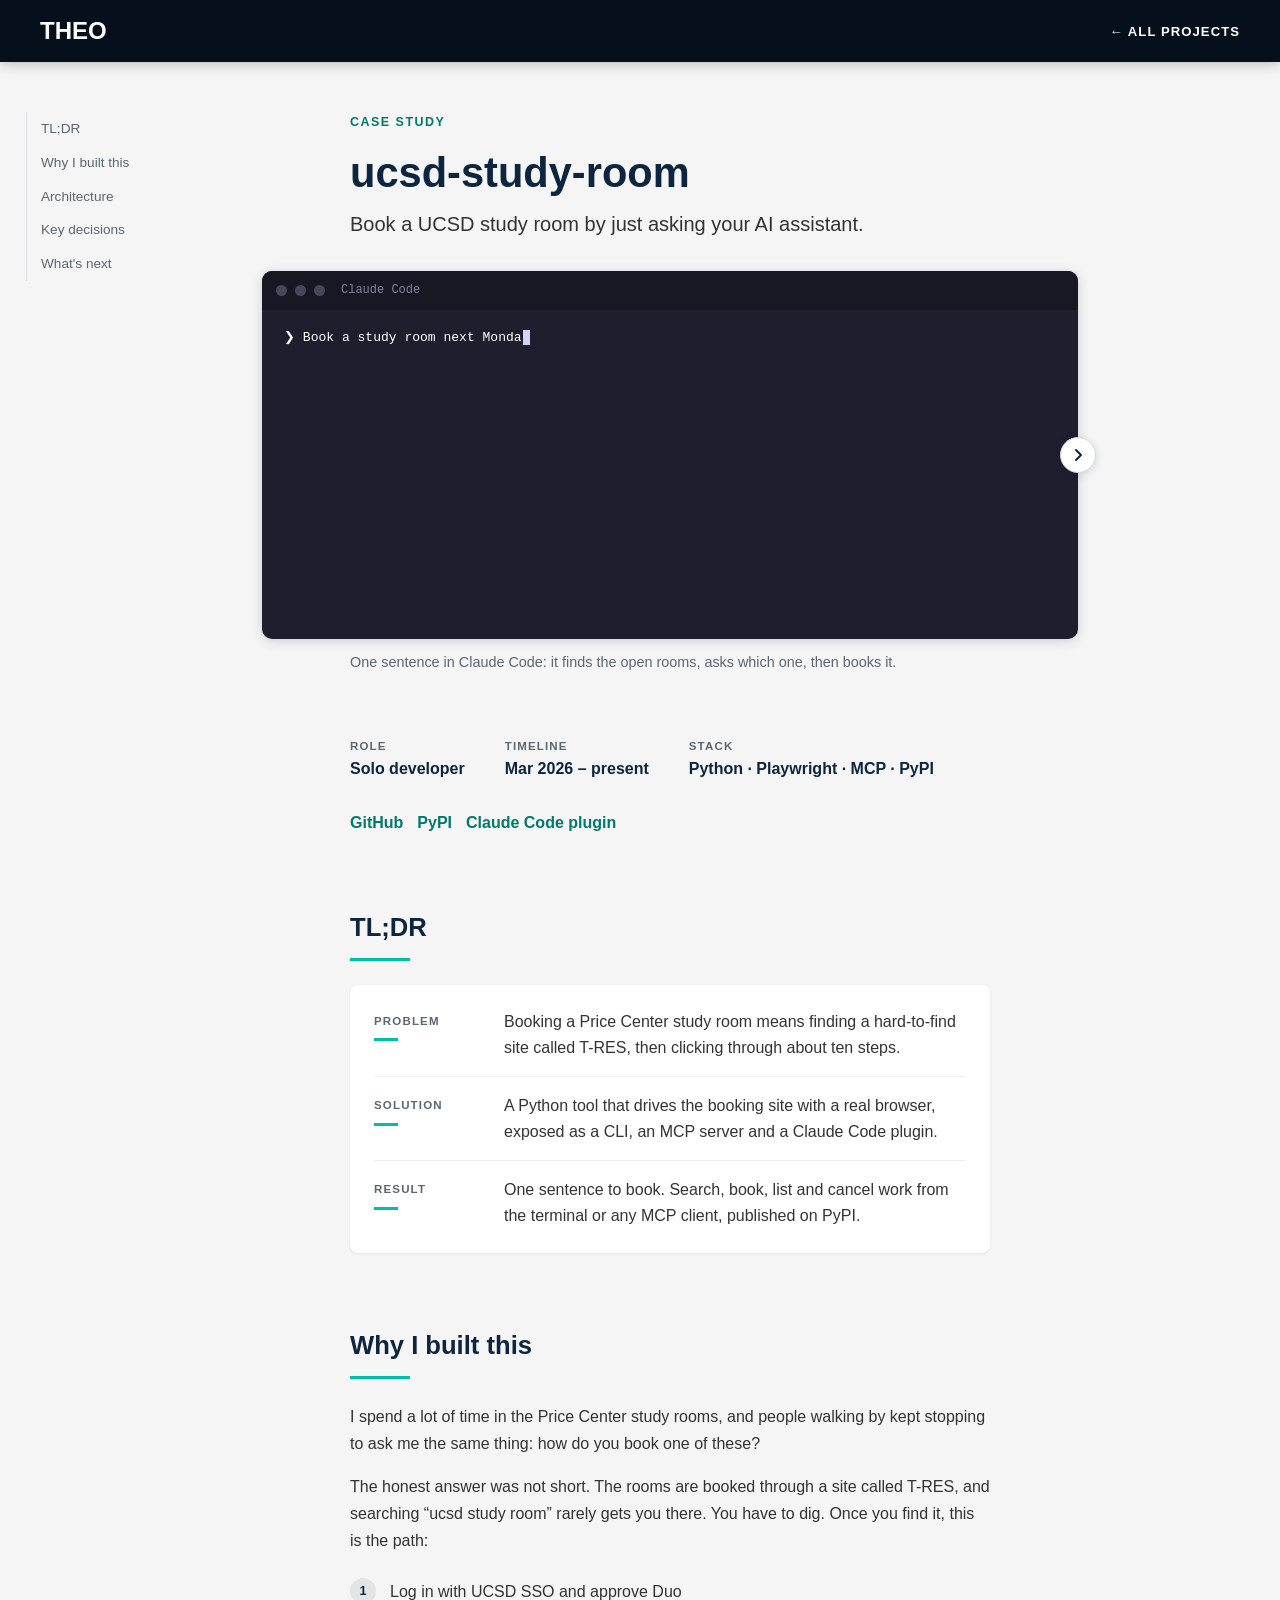
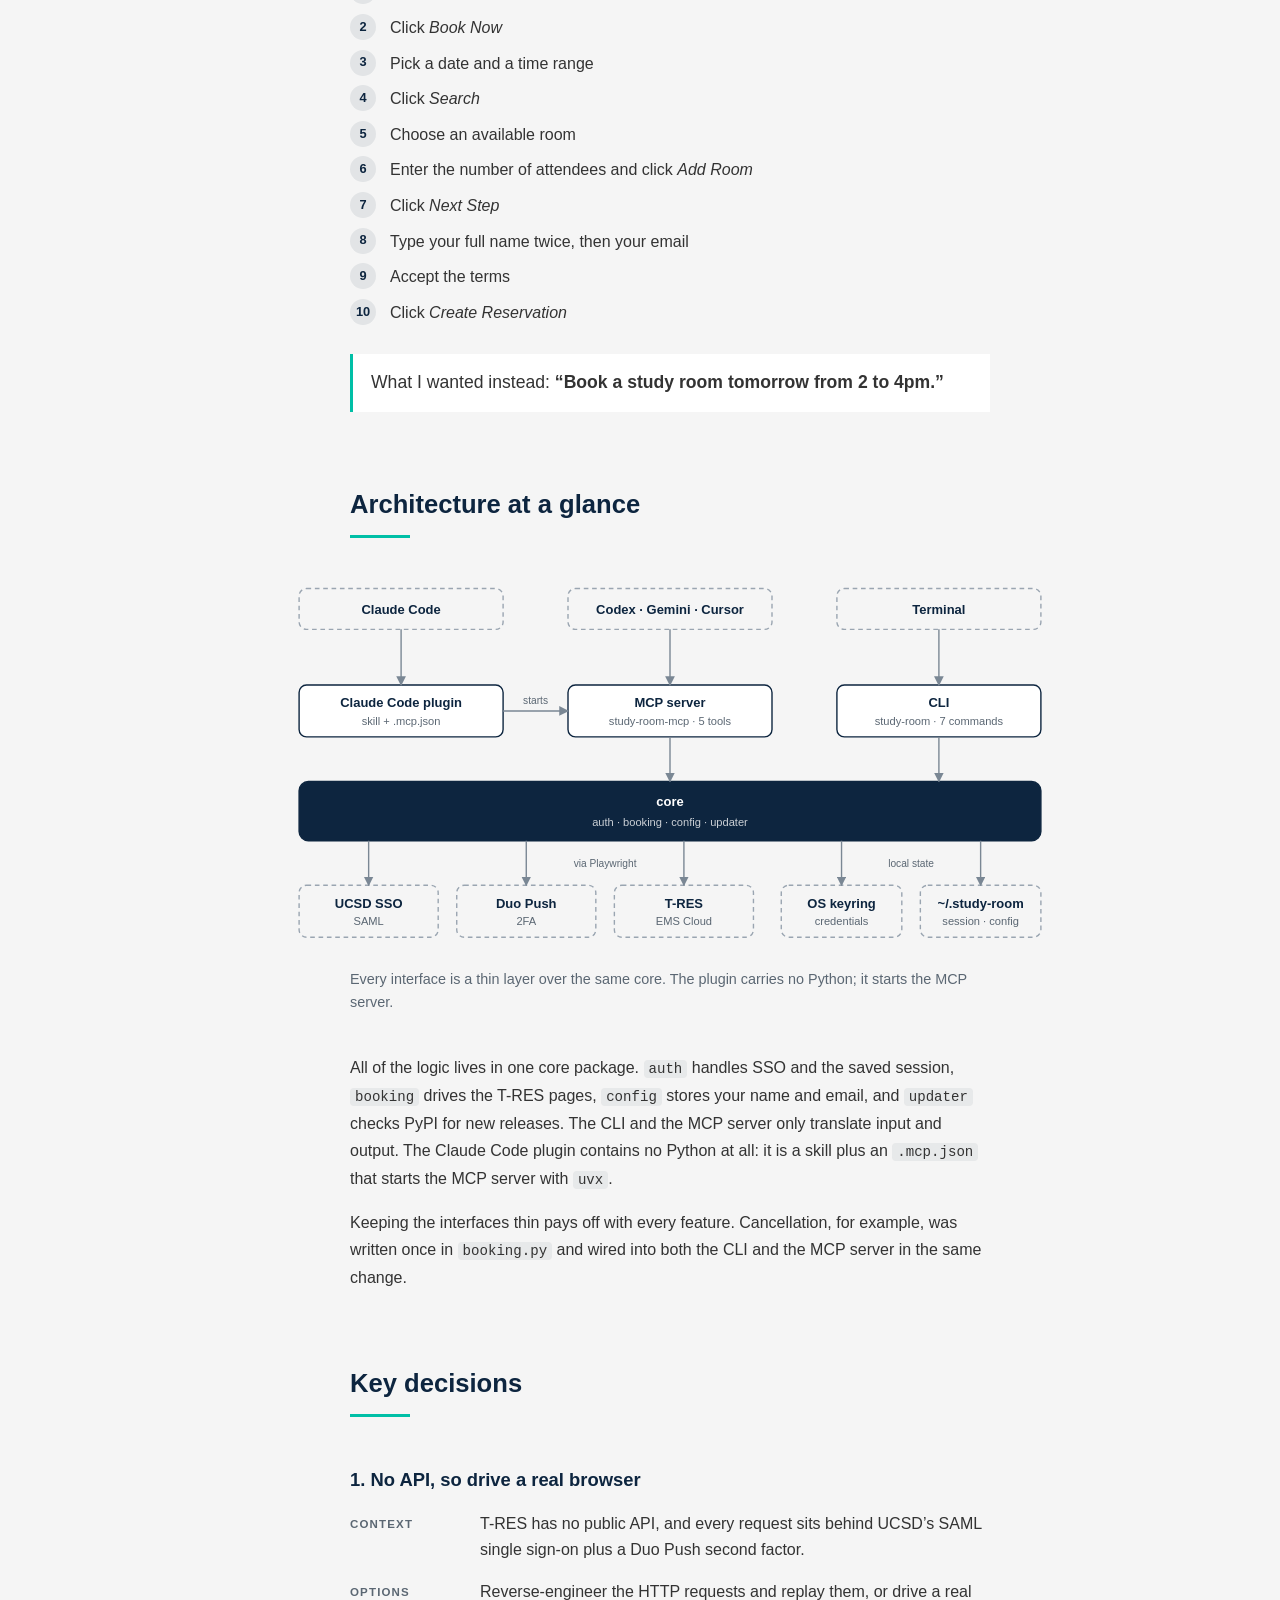
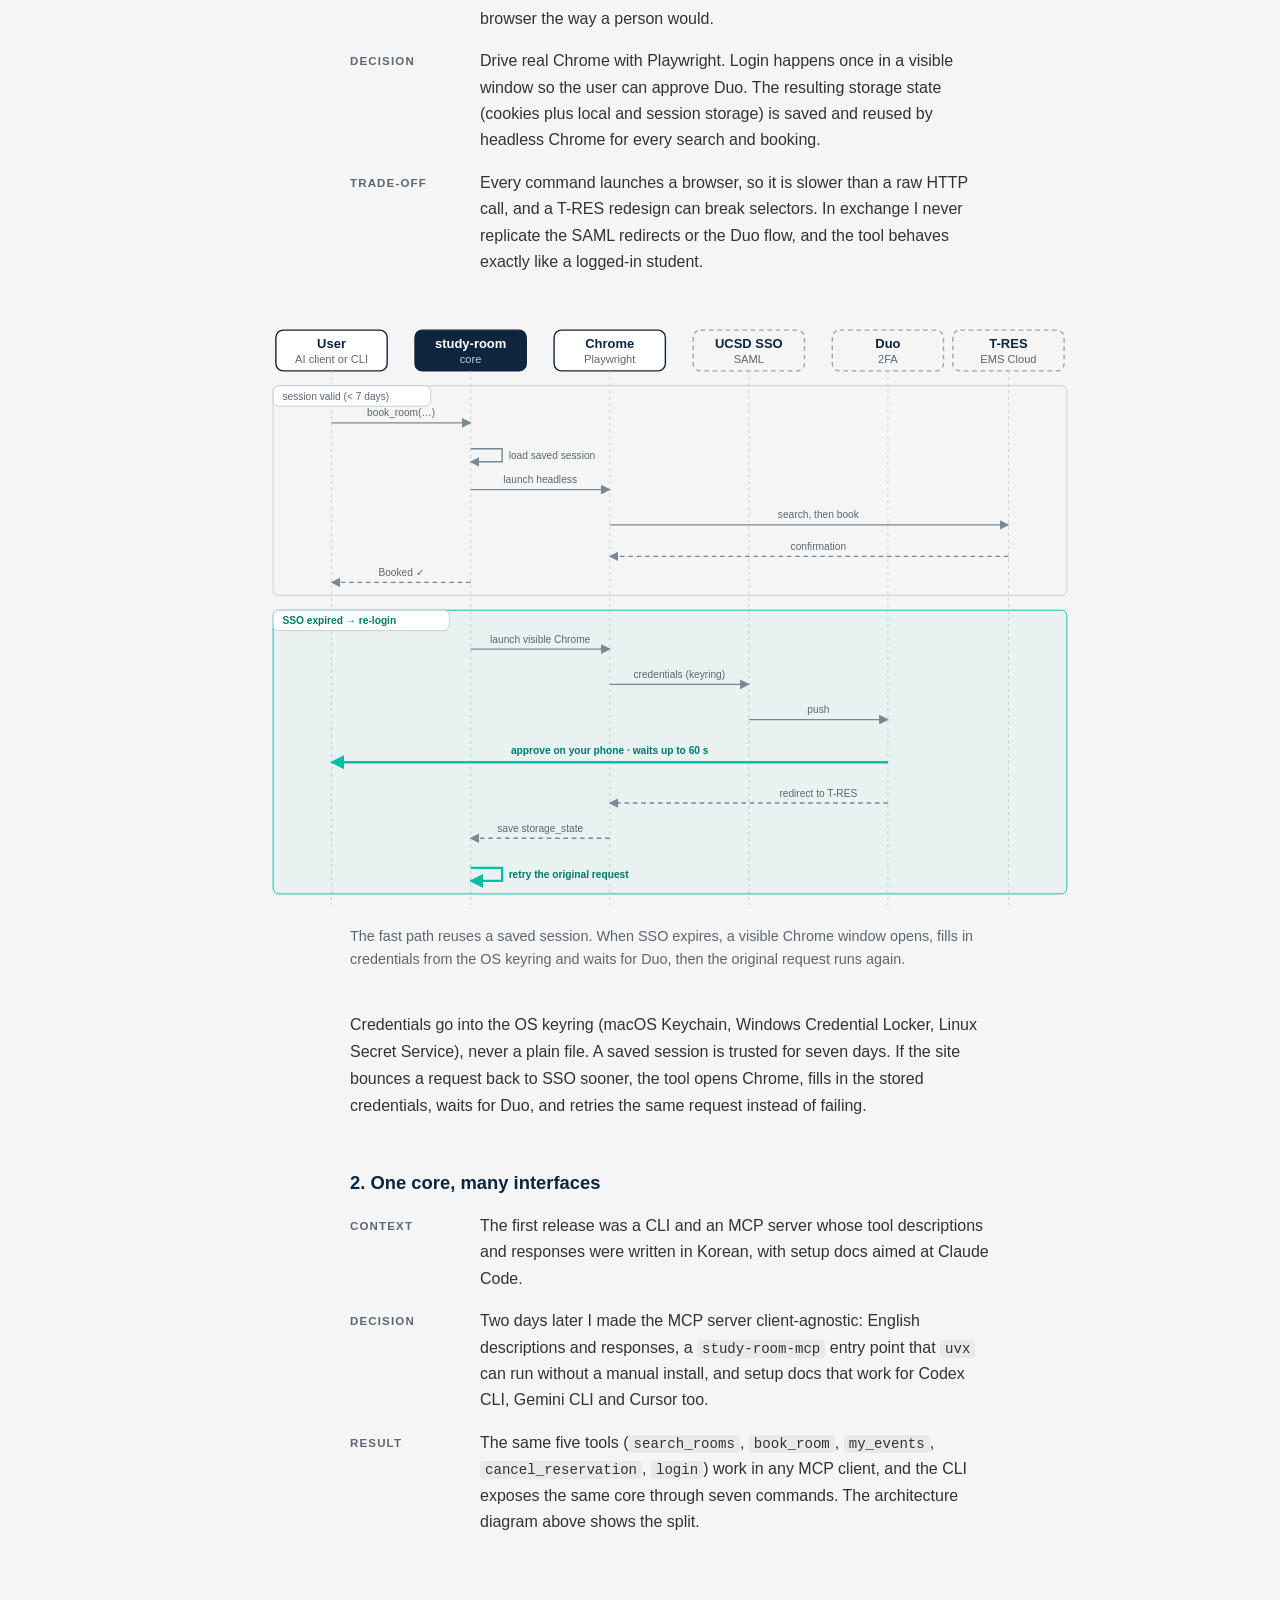
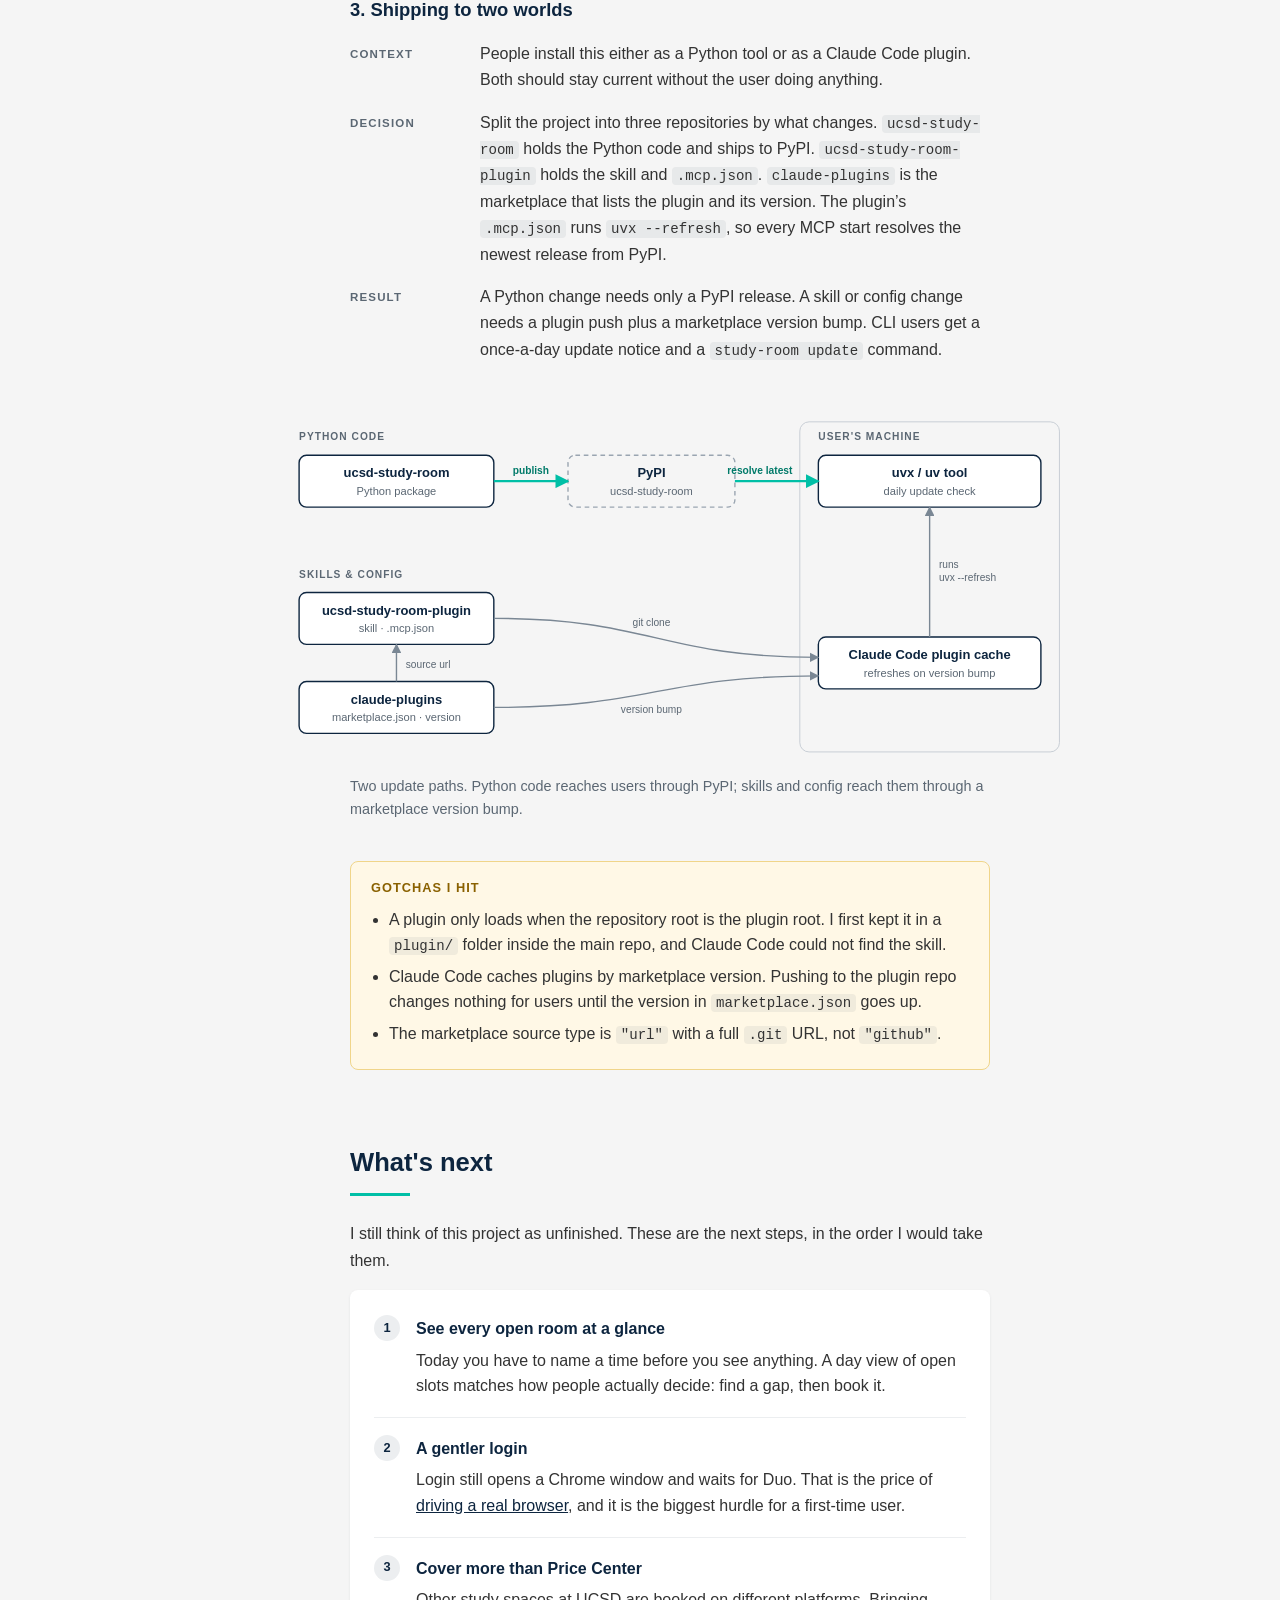
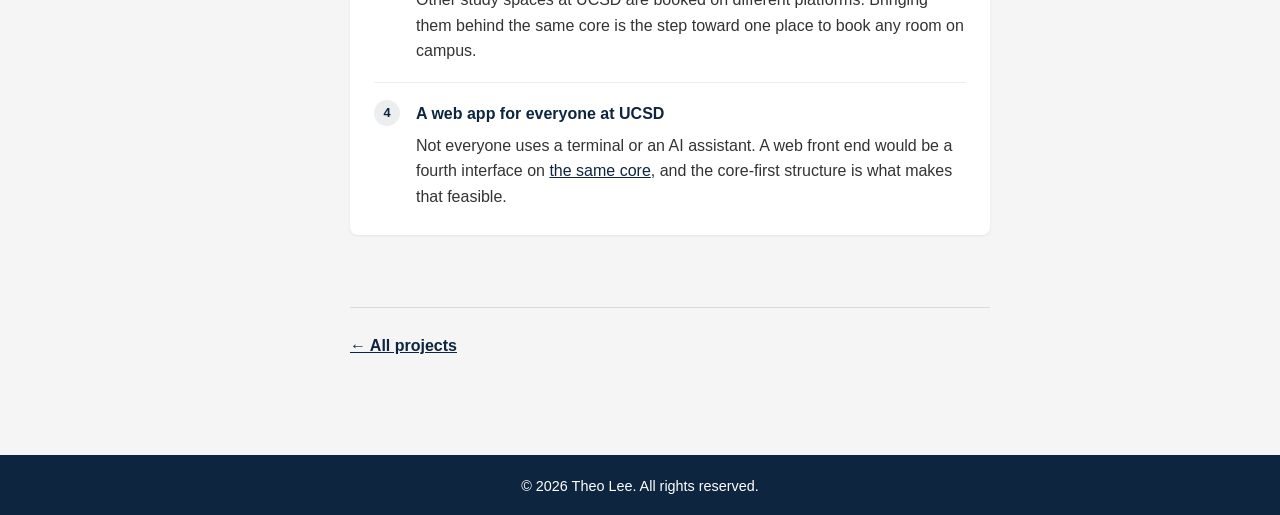
==== commit f9a66113: "feat: replay case study usage as hero terminal slides" ====
--- a/projects/ucsd-study-room/index.html
+++ b/projects/ucsd-study-room/index.html
@@ -14,6 +14,8 @@
   <meta name="twitter:card" content="summary_large_image">
   <link rel="stylesheet" href="../../assets/css/style.css">
   <link rel="stylesheet" href="../../assets/css/case-study.css">
+  <!-- Lets the CSS lay out the hero slides before first paint -->
+  <script>document.documentElement.classList.add('js');</script>
 </head>
 <body>
   <!-- Same fixed bar as the home page, always in its scrolled (solid) state -->
@@ -29,7 +31,6 @@
         <li><a href="#why">Why I built this</a></li>
         <li><a href="#architecture">Architecture</a></li>
         <li><a href="#decisions">Key decisions</a></li>
-        <li><a href="#in-use">In use</a></li>
         <li><a href="#next">What's next</a></li>
       </ol>
     </aside>
@@ -40,6 +41,42 @@
         <p class="cs-eyebrow">Case Study</p>
         <h1>ucsd-study-room</h1>
         <p class="cs-lede">Book a UCSD study room by just asking your AI assistant.</p>
+        <!-- Two slides: the booking in Claude Code, then the same search from the CLI.
+             data-pause marks a line that appears after that many ms when the slide replays;
+             data-type is the text that gets typed first. -->
+        <figure class="cs-figure cs-slides" aria-roledescription="carousel" aria-label="ucsd-study-room in use">
+          <div class="cs-slides__track">
+            <div class="cs-slide is-active" role="group" aria-roledescription="slide" aria-label="1 of 2: Claude Code">
+              <div class="cs-term">
+                <div class="cs-term__bar" aria-hidden="true"><i></i><i></i><i></i><span>Claude Code</span></div>
+                <pre class="cs-term__chat"><span class="t-l0 t-input">❯ <span data-type>Book a study room next Monday from 2 to 4 pm</span></span><span class="t-l0 t-gap" data-pause="700"><span class="t-ok">●</span> <b>Skill</b>(ucsd-study-room:booking-guide)</span><span class="t-l2 t-dim" data-pause="250">⎿  Successfully loaded skill</span><span class="t-l1 t-gap t-dim" data-pause="1100">Called plugin:ucsd-study-room:study-room</span><span class="t-ask t-gap" data-pause="900" data-ask><span>Mon 10/19, 2–4 PM: 4 rooms are open. Which one should I book?</span><span class="t-gap" data-option>1. Study Room 2</span><span data-option data-choice>2. Study Room 3</span><span data-option>3. Study Room 4</span><span data-option>4. Study Room 5</span><span class="t-dim">Enter to select · ↑/↓ to navigate · Esc to cancel</span></span><span class="t-l0 t-gap" data-pause="300"><span class="t-dim">●</span> User answered Claude's questions:</span><span class="t-l2" data-pause="250"><span class="t-dim">⎿  · Mon 10/19, 2–4 PM: 4 rooms are open. Which one should I book?</span> → <span class="t-accent">Study Room 3</span></span><span class="t-l1 t-gap t-dim" data-pause="1100">Called plugin:ucsd-study-room:study-room</span><span class="t-l0 t-gap" data-pause="900" data-stream>● I booked Price Center Study Room 3 for Monday, October 19, from 2 to 4 PM, and the system confirmed it.</span></pre>
+              </div>
+            </div>
+            <div class="cs-slide" role="group" aria-roledescription="slide" aria-label="2 of 2: Terminal">
+              <div class="cs-term">
+                <div class="cs-term__bar" aria-hidden="true"><i></i><i></i><i></i><span>Terminal</span></div>
+                <pre class="cs-term__table"><span class="t-ok">$</span> <span class="t-input" data-type>study-room search --date 2026-10-19 --start 14:00 --end 16:00</span>
+<span data-pause="600">Authenticating via SAML...
+</span><span data-pause="1600">Authentication complete.
+</span><span data-pause="700"><i> Available Rooms (Price Center)</i>
+┏━━━┳━━━━━━━━━━━━━━━━━━━━━━━━━━━┓
+┃ <b>#</b> ┃ <b>Room</b>                      ┃
+┡━━━╇━━━━━━━━━━━━━━━━━━━━━━━━━━━┩
+│ <span class="t-cyan">1</span> │ <span class="t-ok">Price Center Study Room 2</span> │
+│ <span class="t-cyan">2</span> │ <span class="t-ok">Price Center Study Room 4</span> │
+│ <span class="t-cyan">3</span> │ <span class="t-ok">Price Center Study Room 5</span> │
+└───┴───────────────────────────┘</span></pre>
+              </div>
+            </div>
+            <button type="button" class="cs-slides__btn cs-slides__btn--prev" aria-label="Previous slide: Claude Code" hidden>
+              <svg viewBox="0 0 16 16" aria-hidden="true"><path d="M10 3L5 8l5 5"/></svg>
+            </button>
+            <button type="button" class="cs-slides__btn cs-slides__btn--next" aria-label="Next slide: Terminal" hidden>
+              <svg viewBox="0 0 16 16" aria-hidden="true"><path d="M6 3l5 5-5 5"/></svg>
+            </button>
+          </div>
+          <figcaption><span class="is-active">One sentence in Claude Code: it finds the open rooms, asks which one, then books it.</span><span>The same Monday 2–4 pm search from the CLI, after booking with Claude Code. Study Room 3 is no longer listed.</span></figcaption>
+        </figure>
         <dl class="cs-meta">
           <div><dt>Role</dt><dd>Solo developer</dd></div>
           <div><dt>Timeline</dt><dd>Mar 2026 – present</dd></div>
@@ -355,34 +392,6 @@
         </aside>
       </section>
 
-      <section id="in-use" aria-labelledby="in-use-h">
-        <h2 id="in-use-h">In use</h2>
-        <figure class="cs-figure">
-          <div class="cs-term">
-            <div class="cs-term__bar" aria-hidden="true"><i></i><i></i><i></i><span>Claude Code</span></div>
-            <pre class="cs-term__chat"><span class="t-l0 t-input">❯ Book a study room next Monday from 2 to 4 pm</span><span class="t-l0 t-gap"><span class="t-ok">●</span> <b>Skill</b>(ucsd-study-room:booking-guide)</span><span class="t-l2 t-dim">⎿  Successfully loaded skill</span><span class="t-l1 t-gap t-dim">Called plugin:ucsd-study-room:study-room</span><span class="t-l0 t-gap"><span class="t-dim">●</span> User answered Claude's questions:</span><span class="t-l2"><span class="t-dim">⎿  · Mon 10/19, 2–4 PM: 4 rooms are open. Which one should I book?</span> → <span class="t-accent">Study Room 3</span></span><span class="t-l1 t-gap t-dim">Called plugin:ucsd-study-room:study-room</span><span class="t-l0 t-gap">● I booked Price Center Study Room 3 for Monday, October 19, from 2 to 4 PM, and the system confirmed it.</span></pre>
-          </div>
-          <figcaption>One sentence in Claude Code: it finds the open rooms, asks which one, then books it.</figcaption>
-        </figure>
-        <figure class="cs-figure">
-          <div class="cs-term">
-            <div class="cs-term__bar" aria-hidden="true"><i></i><i></i><i></i><span>Terminal</span></div>
-            <pre class="cs-term__table"><span class="t-ok">$</span> <span class="t-input">study-room search --date 2026-10-19 --start 14:00 --end 16:00</span>
-Authenticating via SAML...
-Authentication complete.
-<i> Available Rooms (Price Center)</i>
-┏━━━┳━━━━━━━━━━━━━━━━━━━━━━━━━━━┓
-┃ <b>#</b> ┃ <b>Room</b>                      ┃
-┡━━━╇━━━━━━━━━━━━━━━━━━━━━━━━━━━┩
-│ <span class="t-cyan">1</span> │ <span class="t-ok">Price Center Study Room 2</span> │
-│ <span class="t-cyan">2</span> │ <span class="t-ok">Price Center Study Room 4</span> │
-│ <span class="t-cyan">3</span> │ <span class="t-ok">Price Center Study Room 5</span> │
-└───┴───────────────────────────┘</pre>
-          </div>
-          <figcaption>The same Monday 2–4 pm search from the CLI, after the booking. Study Room 3 is no longer listed.</figcaption>
-        </figure>
-      </section>
-
       <section id="next" aria-labelledby="next-h">
         <h2 id="next-h">What's next</h2>
         <p>I still think of this project as unfinished. These are the next steps, in the order I would take them.</p>
@@ -441,6 +450,113 @@
       box.addEventListener('pointerup', end);
       box.addEventListener('pointercancel', end);
     });
+
+    // Replay a terminal as if it were happening live: type the [data-type]
+    // text, then reveal each [data-pause] line after that many ms. A line
+    // marked [data-stream] arrives a word at a time, the way Claude writes.
+    // Without JS, or with reduced motion, the full text just shows.
+    const reduceMotion = matchMedia('(prefers-reduced-motion: reduce)').matches;
+    const wait = (ms) => new Promise((r) => setTimeout(r, ms));
+
+    // Claude Code's question picker: open it, arrow down from the first
+    // option to [data-choice], press Enter, and close it again. While it is
+    // open it stands in for the lines after it, so the window keeps its size.
+    async function ask(panel) {
+      const options = [...panel.querySelectorAll('[data-option]')];
+      const target = options.findIndex((o) => o.hasAttribute('data-choice'));
+      const later = [];
+      for (let el = panel.nextElementSibling; el; el = el.nextElementSibling) later.push(el);
+
+      later.forEach((el) => el.classList.add('t-collapsed'));
+      panel.classList.remove('t-pending');
+      panel.classList.add('is-open');
+      options[0].classList.add('is-current');
+      await wait(1200);
+      for (let i = 1; i <= target; i++) {
+        options[i - 1].classList.remove('is-current');
+        options[i].classList.add('is-current');
+        await wait(i === target ? 800 : 500);
+      }
+      panel.classList.remove('is-open');
+      later.forEach((el) => el.classList.remove('t-collapsed'));
+    }
+
+    async function replay(pre) {
+      const typed = pre.querySelector('[data-type]');
+      const lines = pre.querySelectorAll('[data-pause]');
+      const text = typed.textContent;
+
+      pre.style.minHeight = pre.offsetHeight + 'px'; // hold the final size
+      lines.forEach((line) => line.classList.add('t-pending'));
+      typed.textContent = '';
+      const caret = document.createElement('span');
+      caret.className = 't-caret';
+      typed.append(caret);
+
+      await wait(600);
+      for (const ch of text) {
+        caret.before(ch);
+        await wait(35 + Math.random() * 55);
+      }
+      await wait(450);
+      caret.remove();
+      for (const line of lines) {
+        await wait(Number(line.dataset.pause));
+        if (line.hasAttribute('data-ask')) {
+          await ask(line);
+        } else if (line.hasAttribute('data-stream')) {
+          const words = line.textContent.split(/(?<= )/);
+          line.textContent = '';
+          line.classList.remove('t-pending');
+          for (const word of words) {
+            line.append(word);
+            await wait(45);
+          }
+        } else {
+          line.classList.remove('t-pending');
+        }
+      }
+      pre.style.minHeight = '';
+    }
+
+    // Hero slides: arrows only, no autoplay. Each slide replays the first
+    // time it is shown.
+    const slides = document.querySelector('.cs-slides');
+    if (slides) {
+      const items = [...slides.querySelectorAll('.cs-slide')];
+      const prev = slides.querySelector('.cs-slides__btn--prev');
+      const next = slides.querySelector('.cs-slides__btn--next');
+      const captions = [...slides.querySelectorAll('figcaption > span')];
+      const played = new Set();
+      let current = 0;
+
+      const show = (index) => {
+        current = index;
+        items.forEach((item, i) => {
+          item.classList.toggle('is-active', i === index);
+          item.inert = i !== index;
+          captions[i].classList.toggle('is-active', i === index);
+        });
+        prev.hidden = index === 0;
+        next.hidden = index === items.length - 1;
+        if (!reduceMotion && !played.has(index)) {
+          played.add(index);
+          replay(items[index].querySelector('pre'));
+        }
+      };
+
+      prev.addEventListener('click', () => {
+        show(current - 1);
+        next.focus(); // the pressed arrow just disappeared
+      });
+      next.addEventListener('click', () => {
+        show(current + 1);
+        prev.focus();
+      });
+      show(0);
+      // Next frame, so showing the first slide above never animates
+      requestAnimationFrame(() => slides.classList.add('is-animated'));
+    }
   </script>
 </body>
 </html>
--- a/assets/css/case-study.css
+++ b/assets/css/case-study.css
@@ -116,6 +116,7 @@
   margin-inline: auto;
 }
 
+.cs-hero > .cs-figure,
 .cs-article > section > .cs-figure {
   max-width: none;
 }
@@ -596,6 +597,40 @@
   height: 11px;
   border-radius: 50%;
   background: #45475a;
+  transition: background-color 0.15s ease;
+}
+
+/* Like macOS, the window controls only light up under the pointer */
+.cs-term:hover .cs-term__bar i:nth-child(1) {
+  background-color: #ff5f57;
+}
+
+.cs-term:hover .cs-term__bar i:nth-child(2) {
+  background-color: #febc2e;
+}
+
+.cs-term:hover .cs-term__bar i:nth-child(3) {
+  background-color: #28c840;
+}
+
+/* ...and show their close, minimize and full-screen glyphs once the
+   pointer reaches any of the three */
+.cs-term__bar:has(i:hover) i:nth-child(1) {
+  background-image: url("data:image/svg+xml,%3Csvg xmlns='http://www.w3.org/2000/svg' viewBox='0 0 12 12'%3E%3Cpath d='M3.5 3.5l5 5M8.5 3.5l-5 5' stroke='%237e0508' stroke-width='1.3' stroke-linecap='round'/%3E%3C/svg%3E");
+}
+
+.cs-term__bar:has(i:hover) i:nth-child(2) {
+  background-image: url("data:image/svg+xml,%3Csvg xmlns='http://www.w3.org/2000/svg' viewBox='0 0 12 12'%3E%3Cpath d='M2.8 6h6.4' stroke='%23985712' stroke-width='1.4' stroke-linecap='round'/%3E%3C/svg%3E");
+}
+
+.cs-term__bar:has(i:hover) i:nth-child(3) {
+  background-image: url("data:image/svg+xml,%3Csvg xmlns='http://www.w3.org/2000/svg' viewBox='0 0 12 12'%3E%3Cpath d='M3.4 3.4h4L3.4 7.4zM8.6 8.6h-4l4-4z' fill='%230b650d'/%3E%3C/svg%3E");
+}
+
+@media (prefers-reduced-motion: reduce) {
+  .cs-term__bar i {
+    transition: none;
+  }
 }
 
 .cs-term__bar span {
@@ -656,6 +691,182 @@
   text-indent: -3ch;
 }
 
+/* Hero slides. Without JS they simply stack. With JS (the .js class is
+   set in <head>, before first paint) both share one grid cell from the
+   start, so the window is as tall as the taller slide, the second slide
+   never shows on load, and nothing below jumps when switching */
+.cs-slides__track {
+  position: relative;
+  display: grid;
+  grid-template-columns: minmax(0, 1fr); /* let the wide table scroll instead */
+  gap: 24px;
+}
+
+.js .cs-slides .cs-slides__track {
+  gap: 0;
+}
+
+.js .cs-slides .cs-slide {
+  grid-area: 1 / 1;
+  display: flex;
+  opacity: 0;
+  visibility: hidden;
+  transform: translateX(16px);
+}
+
+/* Fade only once the script has shown the first slide, i.e. on arrow clicks */
+.js .cs-slides.is-animated .cs-slide {
+  transition: opacity 0.25s ease, transform 0.25s ease, visibility 0s 0.25s;
+}
+
+.js .cs-slides .cs-slide > .cs-term {
+  flex: 1;
+  min-width: 0;
+}
+
+.js .cs-slides .cs-slide.is-active {
+  opacity: 1;
+  visibility: visible;
+  transform: none;
+}
+
+.js .cs-slides.is-animated .cs-slide.is-active {
+  transition: opacity 0.25s ease, transform 0.25s ease;
+}
+
+/* Both captions share one cell too, so a longer one never moves the page */
+.js .cs-slides figcaption {
+  display: grid;
+}
+
+.js .cs-slides figcaption > span {
+  grid-area: 1 / 1;
+}
+
+.js .cs-slides figcaption > span:not(.is-active) {
+  visibility: hidden;
+}
+
+.cs-slides figcaption > span + span::before {
+  content: " ";
+}
+
+.cs-slides__btn {
+  position: absolute;
+  top: 50%;
+  z-index: 1;
+  display: grid;
+  place-items: center;
+  width: 36px;
+  height: 36px;
+  margin-top: -18px;
+  padding: 0;
+  border: 1px solid #d0d7de;
+  border-radius: 50%;
+  background: #ffffff;
+  color: var(--primary-color);
+  box-shadow: 0 2px 8px rgba(13, 37, 63, 0.15);
+  cursor: pointer;
+  transition: color 0.15s ease, border-color 0.15s ease;
+}
+
+.cs-slides__btn[hidden] {
+  display: none;
+}
+
+.cs-slides__btn:hover,
+.cs-slides__btn:focus-visible {
+  color: #007a69;
+  border-color: #007a69;
+}
+
+/* Beats .cs-figure svg, which sizes the diagrams */
+.cs-slides .cs-slides__btn svg {
+  width: 16px;
+  min-width: 0;
+  height: 16px;
+  fill: none;
+  stroke: currentColor;
+  stroke-width: 2;
+  stroke-linecap: round;
+  stroke-linejoin: round;
+}
+
+/* Straddle the window edge */
+.cs-slides__btn--prev {
+  left: -18px;
+}
+
+.cs-slides__btn--next {
+  right: -18px;
+}
+
+@media (max-width: 480px) {
+  .cs-slides__btn--prev {
+    left: -12px;
+  }
+
+  .cs-slides__btn--next {
+    right: -12px;
+  }
+}
+
+@media (prefers-reduced-motion: reduce) {
+  .js .cs-slides.is-animated .cs-slide,
+  .js .cs-slides.is-animated .cs-slide.is-active {
+    transform: none;
+    transition: none;
+  }
+}
+
+/* Question picker that only exists while the replay plays */
+.cs-term .t-ask,
+.cs-term .t-collapsed {
+  display: none;
+}
+
+.cs-term .t-ask.is-open {
+  display: block;
+}
+
+.cs-term .t-ask > span {
+  display: block;
+}
+
+.cs-term .t-ask [data-option]::before {
+  content: "  ";
+}
+
+.cs-term .t-ask .is-current {
+  color: #89b4fa;
+}
+
+.cs-term .t-ask .is-current::before {
+  content: "❯ ";
+}
+
+/* Typing replay in the hero: hidden lines keep their space so the
+   window does not grow while it plays */
+.cs-term .t-pending {
+  visibility: hidden;
+}
+
+.cs-term .t-caret {
+  display: inline-block;
+  width: 1ch;
+  height: 1.2em;
+  margin-left: 1px;
+  vertical-align: text-bottom;
+  background: #cdd6f4;
+  animation: t-blink 1s steps(1) infinite;
+}
+
+@keyframes t-blink {
+  50% {
+    opacity: 0;
+  }
+}
+
 .cs-term .t-cyan {
   color: #89dceb;
 }
